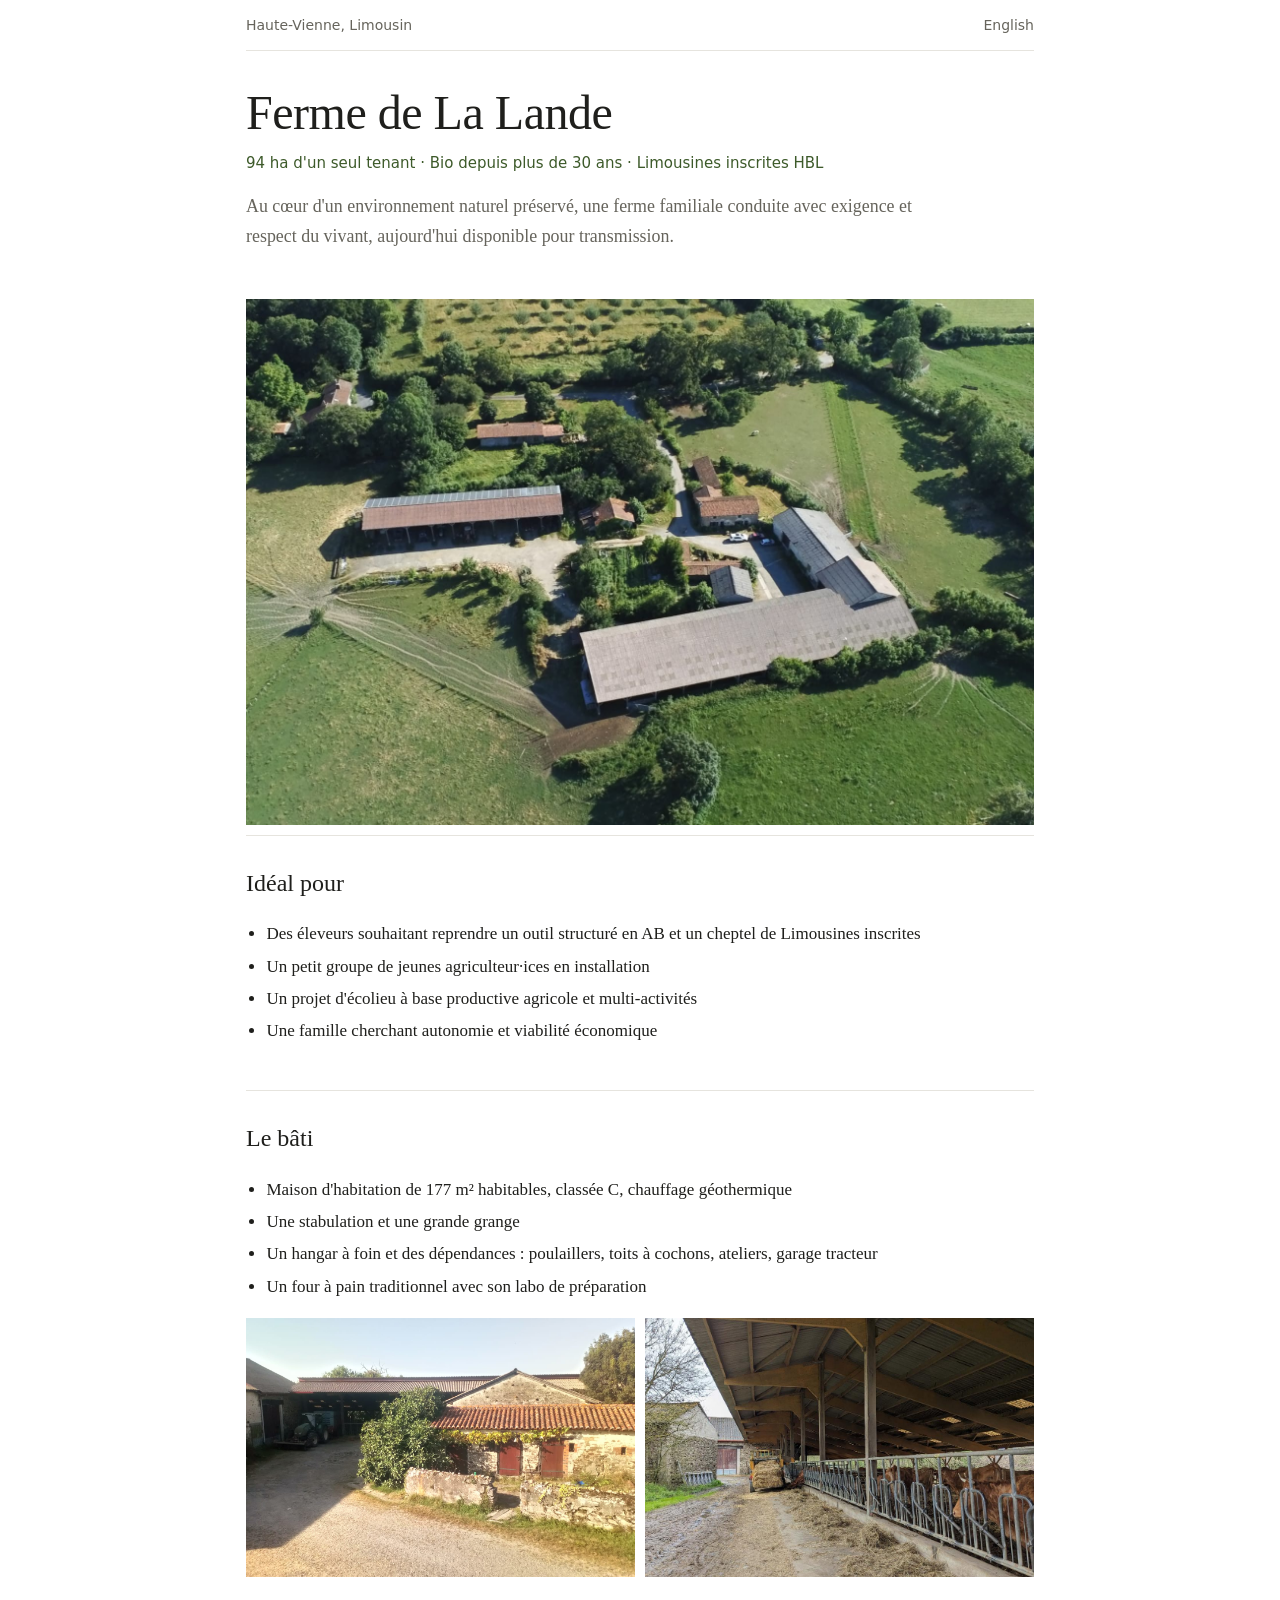
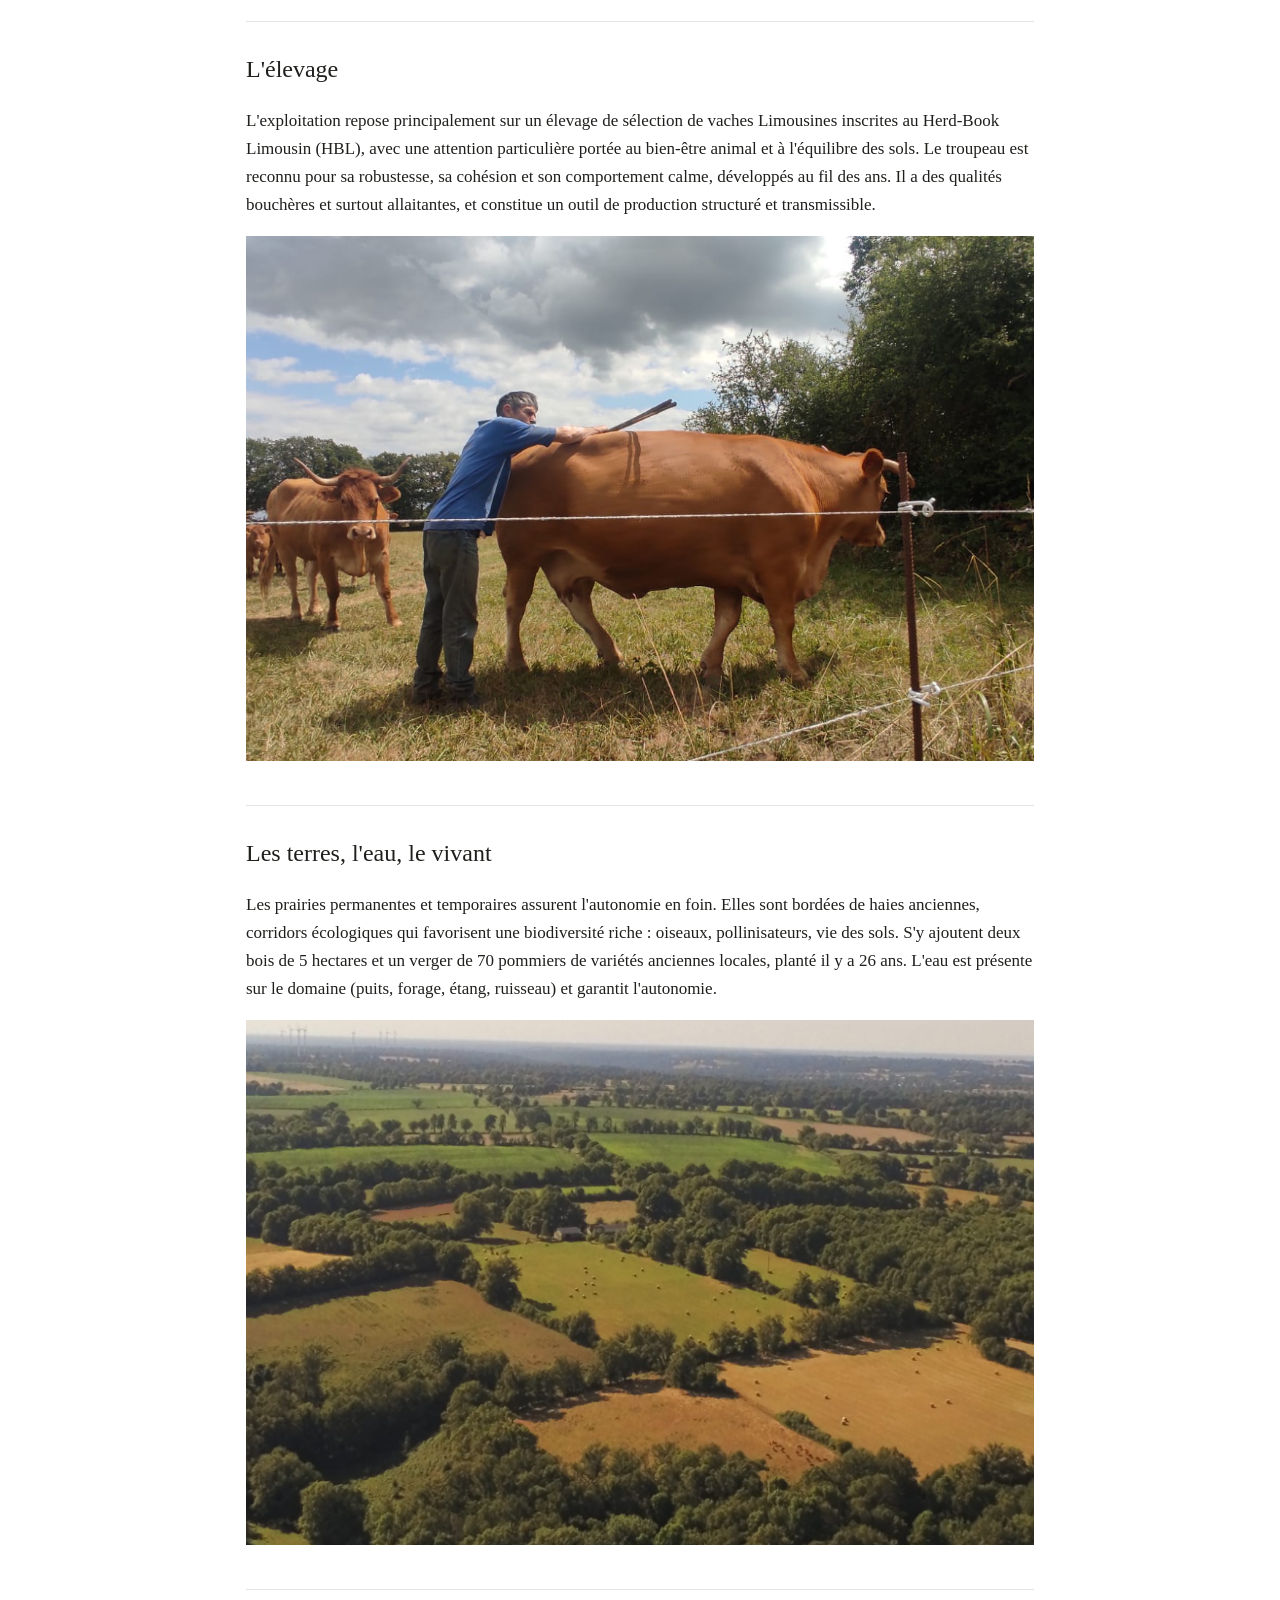
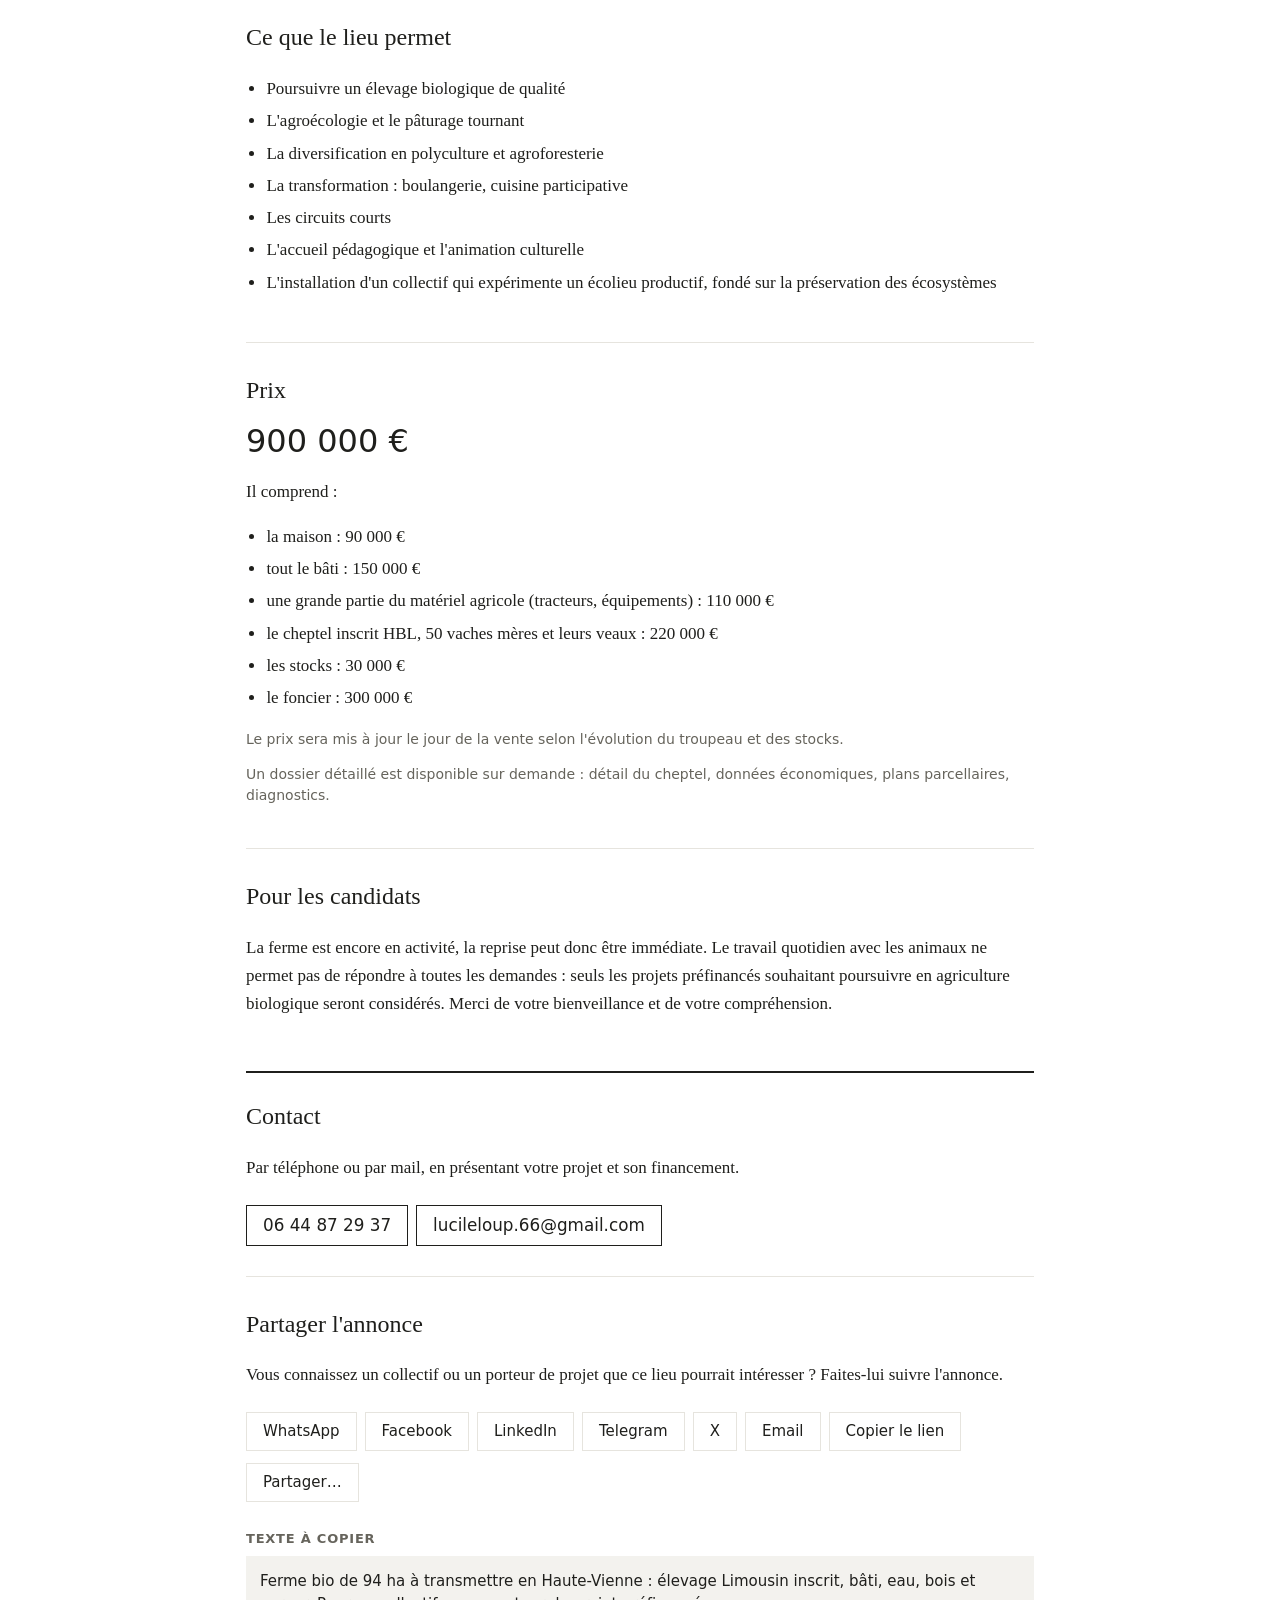
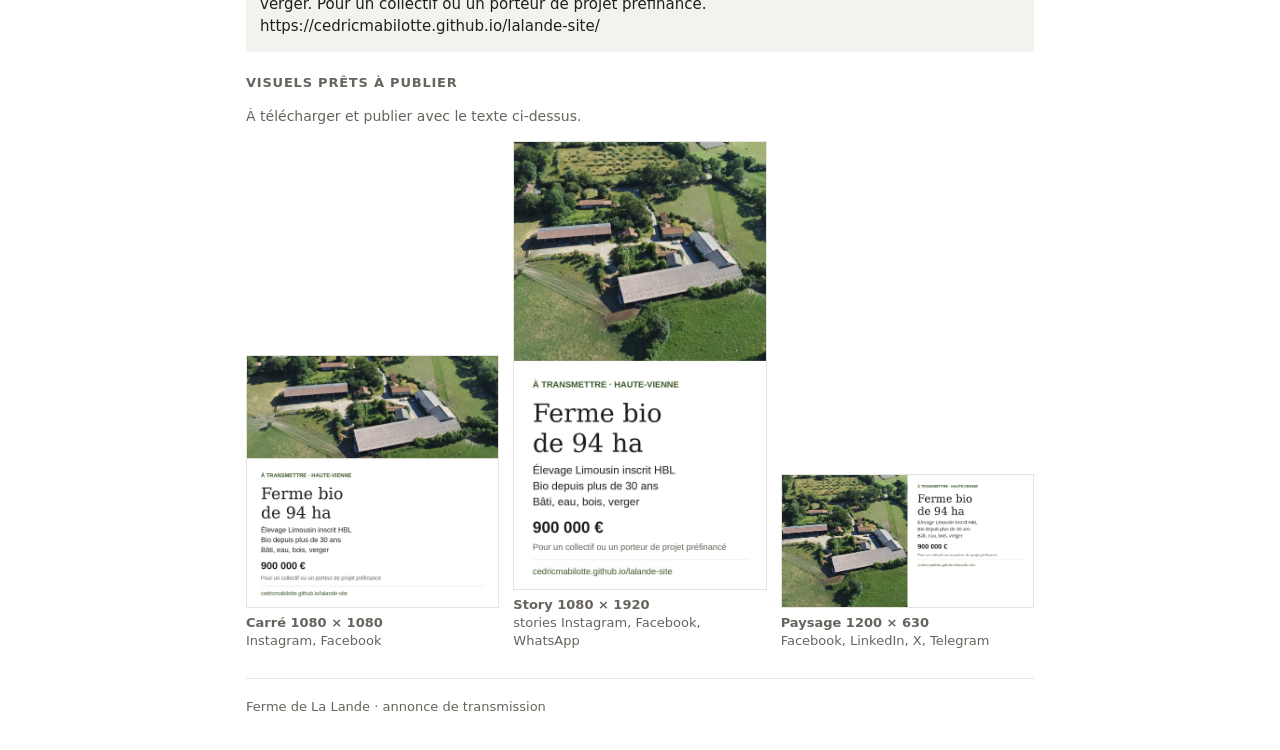
==== index.html @ 2e4fb39b "Première version du site de La Lande Co-Authored-By: Claude Opus 5.5 <noreply@anthropic.com> Claude-" ====
<!doctype html>
<html lang="fr">
<head>
<meta charset="utf-8">
<meta name="viewport" content="width=device-width,initial-scale=1">
<meta name="robots" content="noindex,nofollow">
<title>Ferme de La Lande — ferme bio de 94 ha à transmettre</title>
<meta name="description" content="Ferme familiale certifiée bio depuis plus de 30 ans, 94 ha d'un seul tenant, élevage de sélection Limousine HBL, à transmettre.">
<link rel="alternate" hreflang="en" href="en/">
<link rel="canonical" href="https://cedricmabilotte.github.io/lalande-site/">
<meta property="og:type" content="website">
<meta property="og:url" content="https://cedricmabilotte.github.io/lalande-site/">
<meta property="og:title" content="Ferme de La Lande — ferme bio de 94 ha à transmettre">
<meta property="og:description" content="Ferme familiale certifiée bio depuis plus de 30 ans, 94 ha d'un seul tenant, élevage de sélection Limousine HBL, à transmettre.">
<meta property="og:image" content="https://cedricmabilotte.github.io/lalande-site/partage/fr-paysage.jpg">
<meta property="og:image:width" content="1200">
<meta property="og:image:height" content="630">
<meta property="og:image:alt" content="Vue aérienne de la ferme : bâtiments, prairies, verger et haies">
<meta property="og:locale" content="fr_FR">
<meta name="twitter:card" content="summary_large_image">
<link rel="stylesheet" href="style.css">
</head>
<body>
<div class="wrap">
<header class="top"><span>Haute-Vienne, Limousin</span><a href="en/" lang="en">English</a></header>
<main>
  <div class="hero">
    <h1>Ferme de La Lande</h1>
    <div class="chiffres">94 ha d'un seul tenant · Bio depuis plus de 30 ans · Limousines inscrites HBL</div>
    <p class="chapo">Au cœur d'un environnement naturel préservé, une ferme familiale conduite avec exigence et respect du vivant, aujourd'hui disponible pour transmission.</p>
  </div>
  <div class="photo grande"><img src="photos/vue-aerienne-ferme.jpg" alt="Vue aérienne de la ferme : bâtiments, prairies, verger et haies" fetchpriority="high"></div>

  <section>
    <h2>Idéal pour</h2>
    <ul class="pour">
      <li>Des éleveurs souhaitant reprendre un outil structuré en AB et un cheptel de Limousines inscrites</li>
      <li>Un petit groupe de jeunes agriculteur·ices en installation</li>
      <li>Un projet d'écolieu à base productive agricole et multi-activités</li>
      <li>Une famille cherchant autonomie et viabilité économique</li>
    </ul>
  </section>
  <section>
    <h2>Le bâti</h2>
    <ul>
      <li>Maison d'habitation de 177 m² habitables, classée C, chauffage géothermique</li>
      <li>Une stabulation et une grande grange</li>
      <li>Un hangar à foin et des dépendances : poulaillers, toits à cochons, ateliers, garage tracteur</li>
      <li>Un four à pain traditionnel avec son labo de préparation</li>
    </ul>
    <div class="galerie"><div class="photo"><img src="photos/cour.jpg" alt="La cour, les dépendances en pierre et le hangar" loading="lazy"></div><div class="photo"><img src="photos/stabulation.jpg" alt="La stabulation, les Limousines au cornadis" loading="lazy"></div></div>
  </section>
  <section>
    <h2>L'élevage</h2>
    <p>L'exploitation repose principalement sur un élevage de sélection de vaches Limousines inscrites au Herd-Book Limousin (HBL), avec une attention particulière portée au bien-être animal et à l'équilibre des sols. Le troupeau est reconnu pour sa robustesse, sa cohésion et son comportement calme, développés au fil des ans. Il a des qualités bouchères et surtout allaitantes, et constitue un outil de production structuré et transmissible.</p>
    <div class="galerie"><div class="photo"><img src="photos/limousines.jpg" alt="Une vache Limousine du troupeau au pré" loading="lazy"></div></div>
  </section>
  <section>
    <h2>Les terres, l'eau, le vivant</h2>
    <p>Les prairies permanentes et temporaires assurent l'autonomie en foin. Elles sont bordées de haies anciennes, corridors écologiques qui favorisent une biodiversité riche : oiseaux, pollinisateurs, vie des sols. S'y ajoutent deux bois de 5 hectares et un verger de 70 pommiers de variétés anciennes locales, planté il y a 26 ans. L'eau est présente sur le domaine (puits, forage, étang, ruisseau) et garantit l'autonomie.</p>
    <div class="galerie"><div class="photo"><img src="photos/paysage-bocage.jpg" alt="Le bocage autour de la ferme, prairies et bois" loading="lazy"></div></div>
  </section>
  <section>
    <h2>Ce que le lieu permet</h2>
    <ul>
      <li>Poursuivre un élevage biologique de qualité</li>
      <li>L'agroécologie et le pâturage tournant</li>
      <li>La diversification en polyculture et agroforesterie</li>
      <li>La transformation : boulangerie, cuisine participative</li>
      <li>Les circuits courts</li>
      <li>L'accueil pédagogique et l'animation culturelle</li>
      <li>L'installation d'un collectif qui expérimente un écolieu productif, fondé sur la préservation des écosystèmes</li>
    </ul>
  </section>
  <section>
    <h2>Prix</h2>
    <div class="prix">
      <div class="montant">900&nbsp;000&nbsp;€</div>
      <p>Il comprend :</p>
      <ul>
      <li>la maison : 90&nbsp;000&nbsp;€</li>
      <li>tout le bâti : 150&nbsp;000&nbsp;€</li>
      <li>une grande partie du matériel agricole (tracteurs, équipements) : 110&nbsp;000&nbsp;€</li>
      <li>le cheptel inscrit HBL, 50 vaches mères et leurs veaux : 220&nbsp;000&nbsp;€</li>
      <li>les stocks : 30&nbsp;000&nbsp;€</li>
      <li>le foncier : 300&nbsp;000&nbsp;€</li>
      </ul>
      <p class="note">Le prix sera mis à jour le jour de la vente selon l'évolution du troupeau et des stocks.</p>
      <p class="note">Un dossier détaillé est disponible sur demande : détail du cheptel, données économiques, plans parcellaires, diagnostics.</p>
    </div>
  </section>
  <section>
    <h2>Pour les candidats</h2>
    <p>La ferme est encore en activité, la reprise peut donc être immédiate. Le travail quotidien avec les animaux ne permet pas de répondre à toutes les demandes : seuls les projets préfinancés souhaitant poursuivre en agriculture biologique seront considérés. Merci de votre bienveillance et de votre compréhension.</p>
  </section>
  <div class="contact" id="contact">
    <h2>Contact</h2>
    <p>Par téléphone ou par mail, en présentant votre projet et son financement.</p>
    <a href="tel:+33644872937">06 44 87 29 37</a><a href="mailto:lucileloup.66@gmail.com">lucileloup.66@gmail.com</a>
  </div>
  <section class="partage" id="partager">
    <h2>Partager l'annonce</h2>
    <p>Vous connaissez un collectif ou un porteur de projet que ce lieu pourrait intéresser ? Faites-lui suivre l'annonce.</p>
    <div class="btns"><a class="btn" href="https://wa.me/?text=Ferme%20bio%20de%2094%20ha%20%C3%A0%20transmettre%20en%20Haute-Vienne%20%3A%20%C3%A9levage%20Limousin%20inscrit%2C%20b%C3%A2ti%2C%20eau%2C%20bois%20et%20verger.%20Pour%20un%20collectif%20ou%20un%20porteur%20de%20projet%20pr%C3%A9financ%C3%A9.%20https%3A%2F%2Fcedricmabilotte.github.io%2Flalande-site%2F" target="_blank" rel="noopener">WhatsApp</a><a class="btn" href="https://www.facebook.com/sharer/sharer.php?u=https%3A%2F%2Fcedricmabilotte.github.io%2Flalande-site%2F" target="_blank" rel="noopener">Facebook</a><a class="btn" href="https://www.linkedin.com/sharing/share-offsite/?url=https%3A%2F%2Fcedricmabilotte.github.io%2Flalande-site%2F" target="_blank" rel="noopener">LinkedIn</a><a class="btn" href="https://t.me/share/url?url=https%3A%2F%2Fcedricmabilotte.github.io%2Flalande-site%2F&text=Ferme%20bio%20de%2094%20ha%20%C3%A0%20transmettre%20en%20Haute-Vienne%20%3A%20%C3%A9levage%20Limousin%20inscrit%2C%20b%C3%A2ti%2C%20eau%2C%20bois%20et%20verger.%20Pour%20un%20collectif%20ou%20un%20porteur%20de%20projet%20pr%C3%A9financ%C3%A9." target="_blank" rel="noopener">Telegram</a><a class="btn" href="https://x.com/intent/post?text=Ferme%20bio%20de%2094%20ha%20%C3%A0%20transmettre%20en%20Haute-Vienne%20%3A%20%C3%A9levage%20Limousin%20inscrit%2C%20b%C3%A2ti%2C%20eau%2C%20bois%20et%20verger.%20Pour%20un%20collectif%20ou%20un%20porteur%20de%20projet%20pr%C3%A9financ%C3%A9.&url=https%3A%2F%2Fcedricmabilotte.github.io%2Flalande-site%2F" target="_blank" rel="noopener">X</a><a class="btn" href="mailto:?subject=Ferme%20de%20La%20Lande%20%E2%80%94%20ferme%20bio%20de%2094%20ha%20%C3%A0%20transmettre&body=Ferme%20bio%20de%2094%20ha%20%C3%A0%20transmettre%20en%20Haute-Vienne%20%3A%20%C3%A9levage%20Limousin%20inscrit%2C%20b%C3%A2ti%2C%20eau%2C%20bois%20et%20verger.%20Pour%20un%20collectif%20ou%20un%20porteur%20de%20projet%20pr%C3%A9financ%C3%A9.%0A%0Ahttps%3A%2F%2Fcedricmabilotte.github.io%2Flalande-site%2F" target="_blank" rel="noopener">Email</a><button type="button" class="btn" data-copier="https://cedricmabilotte.github.io/lalande-site/" data-ok="Lien copié">Copier le lien</button><button type="button" class="btn natif" hidden data-titre="Ferme de La Lande — ferme bio de 94 ha à transmettre" data-texte="Ferme bio de 94 ha à transmettre en Haute-Vienne : élevage Limousin inscrit, bâti, eau, bois et verger. Pour un collectif ou un porteur de projet préfinancé." data-url="https://cedricmabilotte.github.io/lalande-site/">Partager…</button></div>
    <h3>Texte à copier</h3>
    <p class="texte-partage">Ferme bio de 94 ha à transmettre en Haute-Vienne : élevage Limousin inscrit, bâti, eau, bois et verger. Pour un collectif ou un porteur de projet préfinancé.<br>https://cedricmabilotte.github.io/lalande-site/</p>
    <h3>Visuels prêts à publier</h3>
    <p class="note">À télécharger et publier avec le texte ci-dessus.</p>
    <div class="visuels"><figure class="vis vis-carre"><a href="partage/fr-carre.jpg" download><img src="partage/fr-carre.jpg" alt="Carré 1080 × 1080" loading="lazy"></a><figcaption><strong>Carré 1080 × 1080</strong><br>Instagram, Facebook</figcaption></figure><figure class="vis vis-story"><a href="partage/fr-story.jpg" download><img src="partage/fr-story.jpg" alt="Story 1080 × 1920" loading="lazy"></a><figcaption><strong>Story 1080 × 1920</strong><br>stories Instagram, Facebook, WhatsApp</figcaption></figure><figure class="vis vis-paysage"><a href="partage/fr-paysage.jpg" download><img src="partage/fr-paysage.jpg" alt="Paysage 1200 × 630" loading="lazy"></a><figcaption><strong>Paysage 1200 × 630</strong><br>Facebook, LinkedIn, X, Telegram</figcaption></figure></div>
  </section>
</main>
<footer>Ferme de La Lande · annonce de transmission</footer>
</div>
<script>
document.querySelectorAll('[data-copier]').forEach(function(b){b.addEventListener('click',function(){
  var t=b.textContent;(navigator.clipboard?navigator.clipboard.writeText(b.dataset.copier):Promise.reject()).then(function(){b.textContent=b.dataset.ok;setTimeout(function(){b.textContent=t},2000)}).catch(function(){prompt('',b.dataset.copier)})})});
var n=document.querySelector('.natif');if(n&&navigator.share){n.hidden=false;n.addEventListener('click',function(){navigator.share({title:n.dataset.titre,text:n.dataset.texte,url:n.dataset.url}).catch(function(){})})}
</script>
</body>
</html>
---- style.css ----
:root{
  --fond:#ffffff; --texte:#1f1f1c; --doux:#66645c; --accent:#3d5a2a;
  --trait:#e6e4de; --vide:#f3f2ee;
  color-scheme: light;
}
*{box-sizing:border-box}
html{-webkit-text-size-adjust:100%}
body{margin:0;background:var(--fond);color:var(--texte);
  font:17px/1.65 Georgia,"Iowan Old Style","Palatino Linotype",serif}
a{color:var(--accent)}
.wrap{max-width:820px;margin:0 auto;padding:0 16px}
header.top{display:flex;justify-content:space-between;align-items:center;gap:12px;padding:16px 0;
  font:14px/1.3 system-ui,sans-serif;color:var(--doux);border-bottom:1px solid var(--trait)}
header.top a{color:var(--doux);text-decoration:none}
header.top a:hover{color:var(--texte)}
.hero{padding:36px 0 8px}
.hero h1{font-size:clamp(2rem,6vw,3rem);line-height:1.1;margin:0 0 12px;font-weight:normal;letter-spacing:-.01em}
.hero .chiffres{font:500 15px/1.5 system-ui,sans-serif;color:var(--accent)}
.hero p.chapo{font-size:1.12rem;color:var(--doux);max-width:38em}
.photo{background:var(--vide);aspect-ratio:3/2;overflow:hidden;margin:0}
.photo img{width:100%;height:100%;object-fit:cover;display:block}
.photo.grande{margin:22px 0 10px}
.galerie{display:grid;grid-template-columns:repeat(auto-fit,minmax(240px,1fr));gap:10px;margin:16px 0}
section{padding:28px 0;border-top:1px solid var(--trait)}
h2{font-weight:normal;font-size:1.5rem;margin:0 0 12px}
h3{font:600 13px/1.4 system-ui,sans-serif;text-transform:uppercase;letter-spacing:.06em;color:var(--doux);margin:22px 0 8px}
ul{padding-left:1.2em}
li{margin:.25em 0}
.pour{padding-left:1.2em}
.prix .montant{font:500 2rem/1.2 system-ui,sans-serif;color:var(--texte);margin-bottom:6px}
.note{font:14px/1.5 system-ui,sans-serif;color:var(--doux)}
.contact{border-top:2px solid var(--texte);padding:24px 0;margin-top:8px}
.contact a,.btn{display:inline-block;font:500 15px/1 system-ui,sans-serif;color:var(--texte);text-decoration:none;
  background:#fff;border:1px solid var(--texte);padding:11px 16px;margin:6px 8px 6px 0;cursor:pointer}
.contact a{font-size:1.05rem}
.contact a:hover,.btn:hover{background:var(--texte);color:#fff}
.btn{border-color:var(--trait)}
.btn:hover{border-color:var(--texte)}
.btns{display:flex;flex-wrap:wrap}
.texte-partage{font:15px/1.5 system-ui,sans-serif;background:var(--vide);padding:14px;word-break:break-word;margin:0}
.visuels{display:grid;grid-template-columns:repeat(auto-fit,minmax(160px,1fr));gap:14px;align-items:end}
.vis{margin:0}
.vis img{width:100%;display:block;border:1px solid var(--trait)}
.vis figcaption{font:13px/1.4 system-ui,sans-serif;color:var(--doux);margin-top:6px}
footer{font:13px system-ui,sans-serif;color:var(--doux);padding:20px 0 36px;border-top:1px solid var(--trait)}
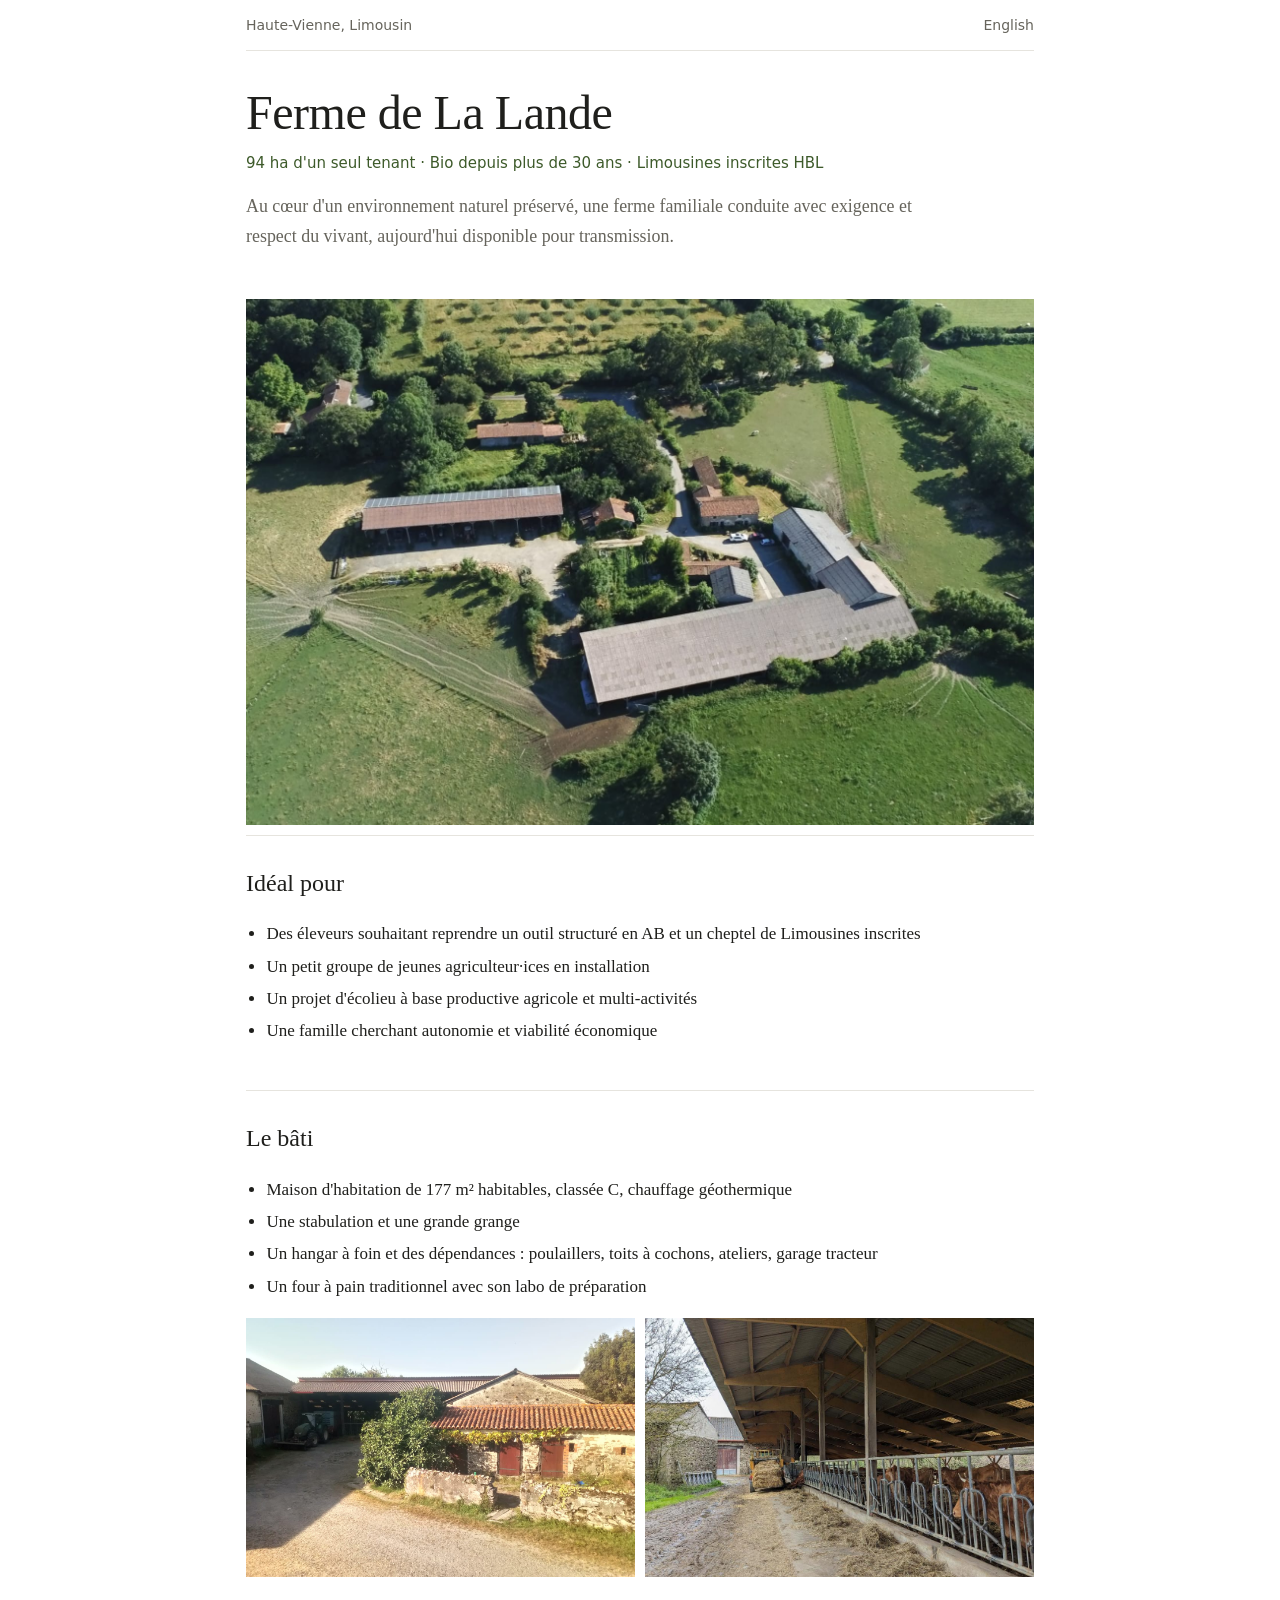
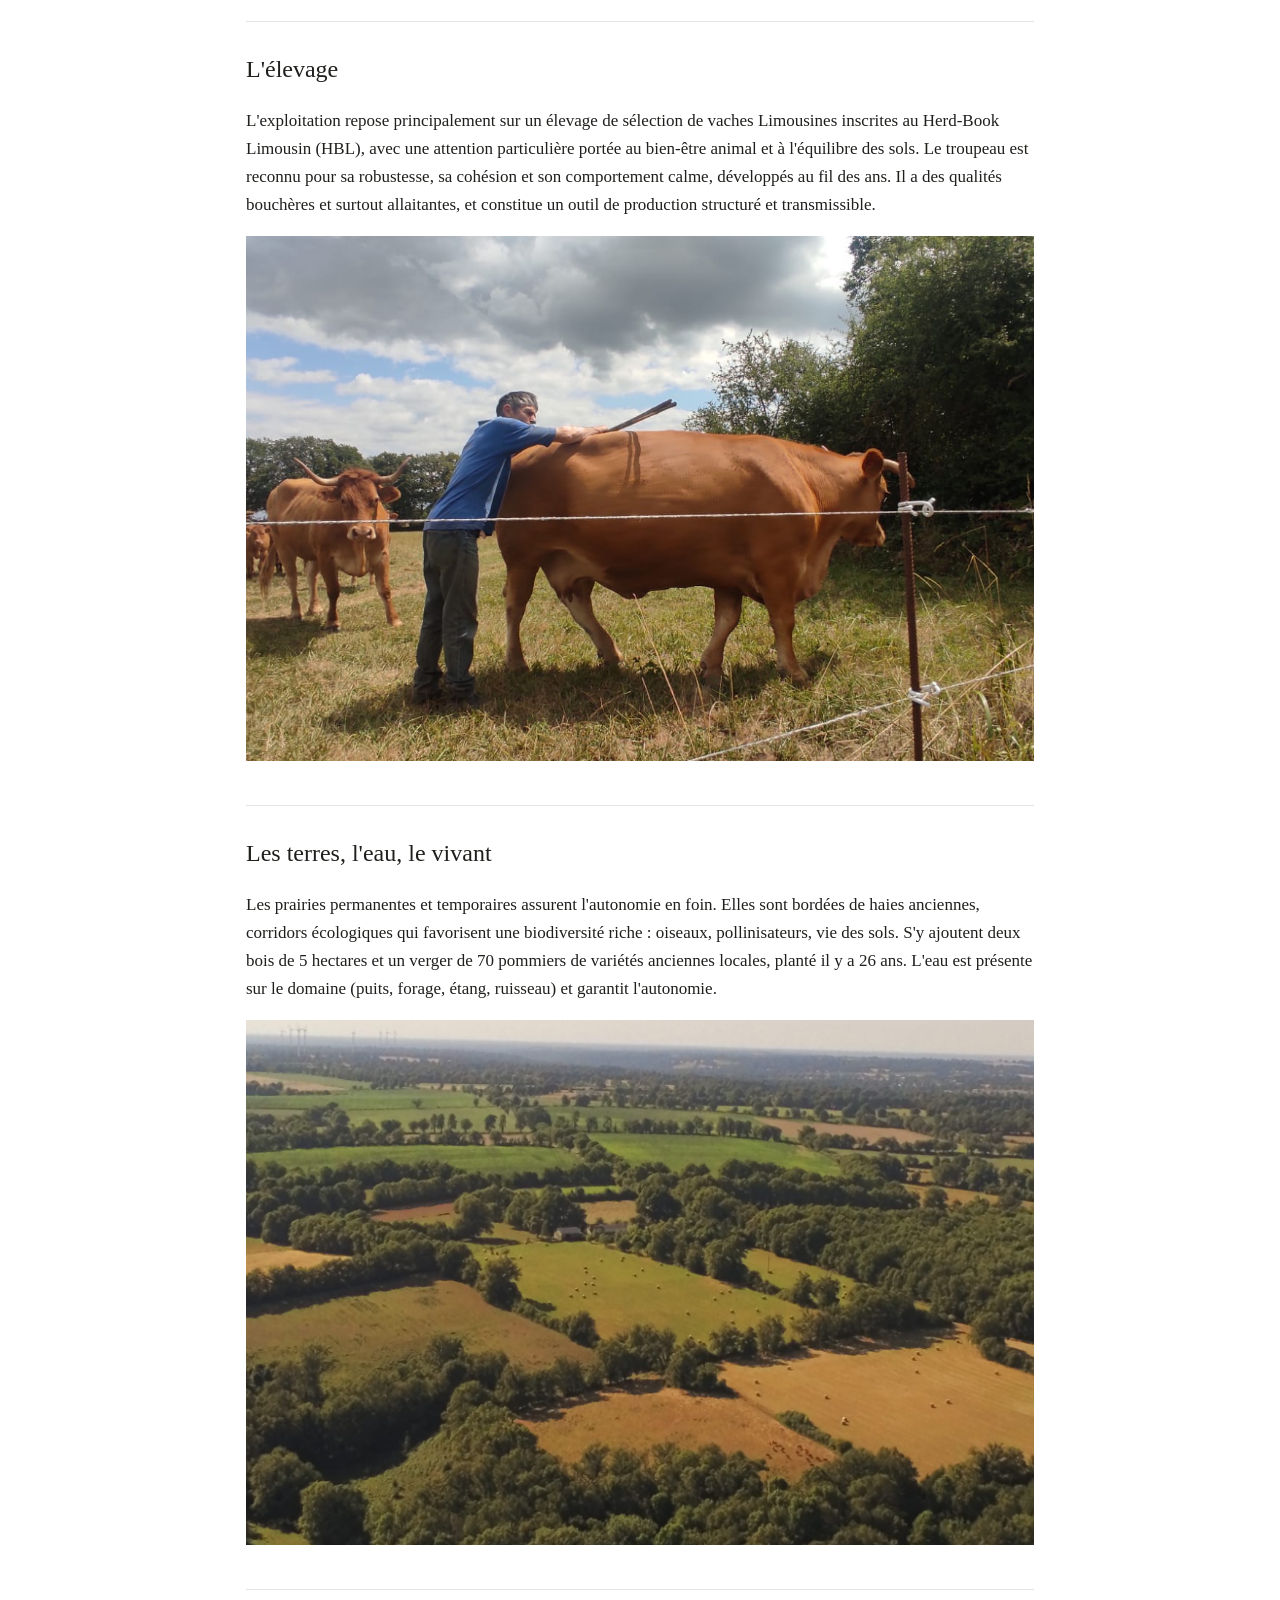
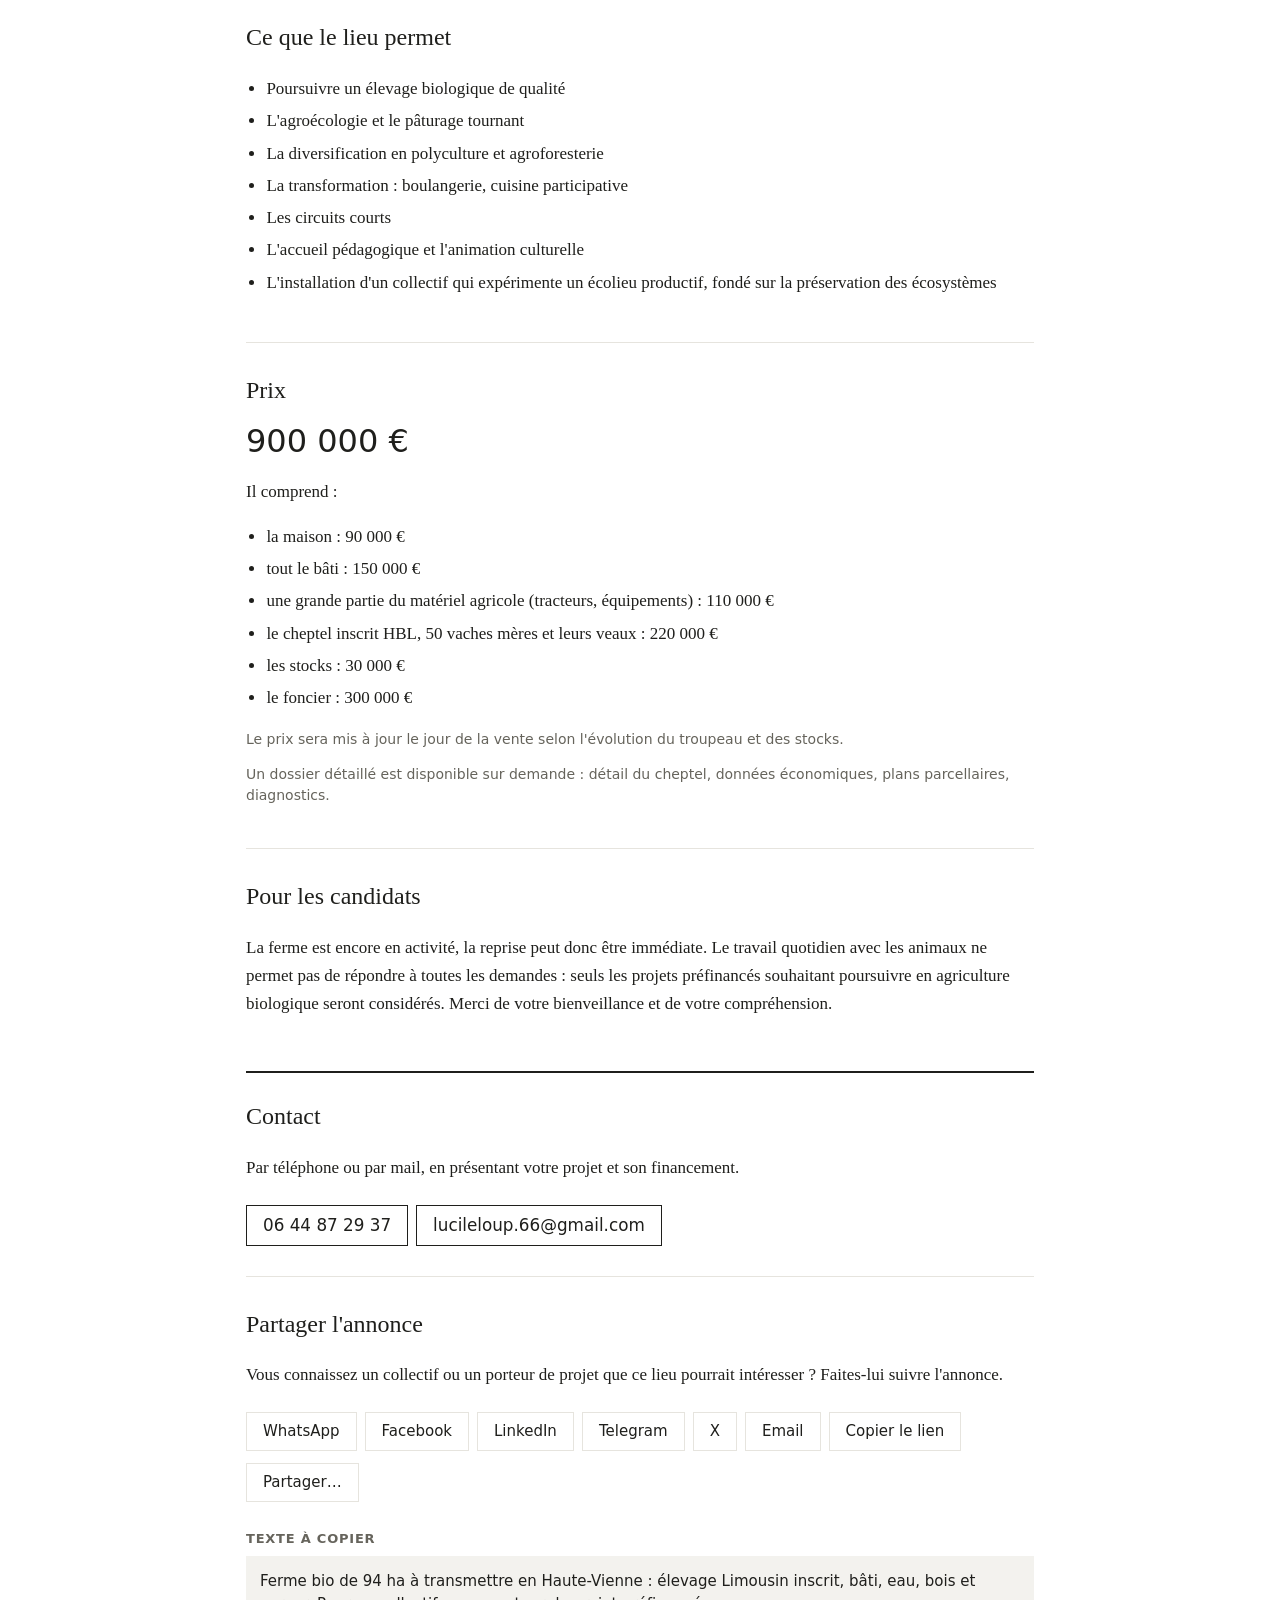
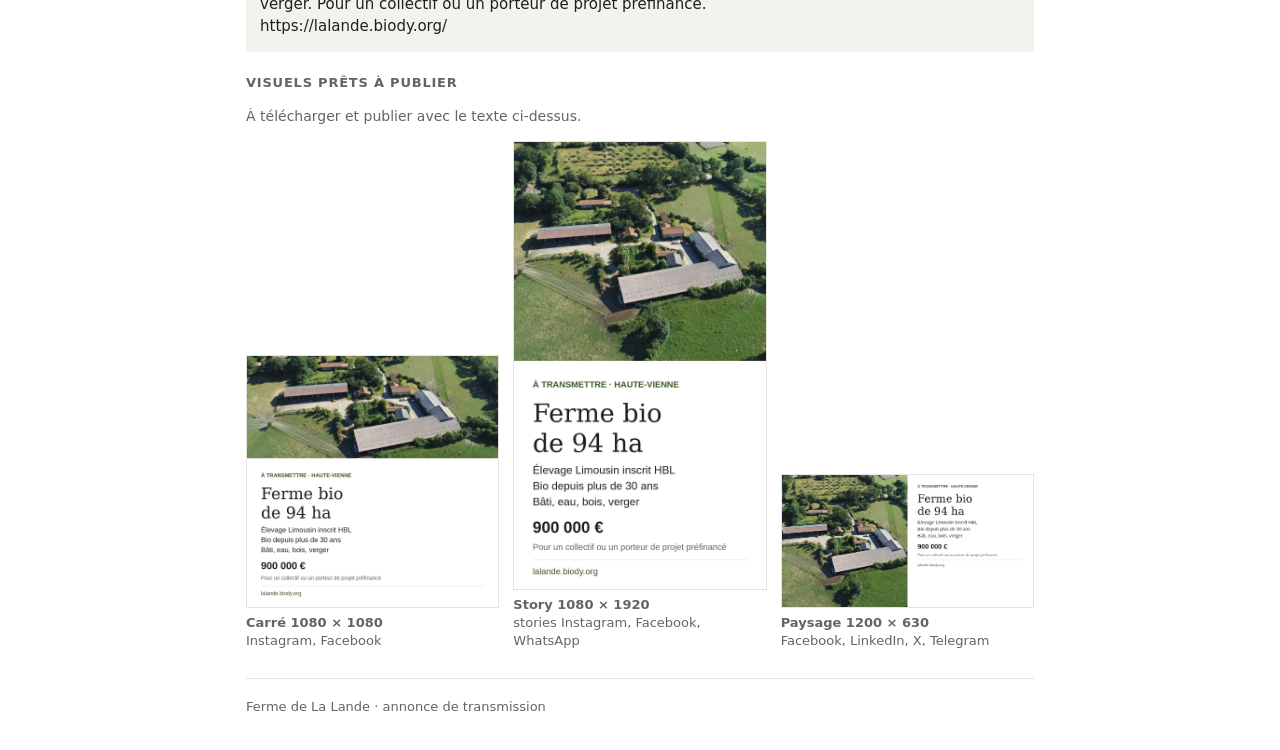
==== commit 41afc0bf: "Adresse définitive : lalande.biody.org Co-Authored-By: Claude Opus 5.5 <noreply@anthropic.com> Claud" ====
--- a/index.html
+++ b/index.html
@@ -7,12 +7,12 @@
 <title>Ferme de La Lande — ferme bio de 94 ha à transmettre</title>
 <meta name="description" content="Ferme familiale certifiée bio depuis plus de 30 ans, 94 ha d'un seul tenant, élevage de sélection Limousine HBL, à transmettre.">
 <link rel="alternate" hreflang="en" href="en/">
-<link rel="canonical" href="https://cedricmabilotte.github.io/lalande-site/">
+<link rel="canonical" href="https://lalande.biody.org/">
 <meta property="og:type" content="website">
-<meta property="og:url" content="https://cedricmabilotte.github.io/lalande-site/">
+<meta property="og:url" content="https://lalande.biody.org/">
 <meta property="og:title" content="Ferme de La Lande — ferme bio de 94 ha à transmettre">
 <meta property="og:description" content="Ferme familiale certifiée bio depuis plus de 30 ans, 94 ha d'un seul tenant, élevage de sélection Limousine HBL, à transmettre.">
-<meta property="og:image" content="https://cedricmabilotte.github.io/lalande-site/partage/fr-paysage.jpg">
+<meta property="og:image" content="https://lalande.biody.org/partage/fr-paysage.jpg">
 <meta property="og:image:width" content="1200">
 <meta property="og:image:height" content="630">
 <meta property="og:image:alt" content="Vue aérienne de la ferme : bâtiments, prairies, verger et haies">
@@ -101,9 +101,9 @@
   <section class="partage" id="partager">
     <h2>Partager l'annonce</h2>
     <p>Vous connaissez un collectif ou un porteur de projet que ce lieu pourrait intéresser ? Faites-lui suivre l'annonce.</p>
-    <div class="btns"><a class="btn" href="https://wa.me/?text=Ferme%20bio%20de%2094%20ha%20%C3%A0%20transmettre%20en%20Haute-Vienne%20%3A%20%C3%A9levage%20Limousin%20inscrit%2C%20b%C3%A2ti%2C%20eau%2C%20bois%20et%20verger.%20Pour%20un%20collectif%20ou%20un%20porteur%20de%20projet%20pr%C3%A9financ%C3%A9.%20https%3A%2F%2Fcedricmabilotte.github.io%2Flalande-site%2F" target="_blank" rel="noopener">WhatsApp</a><a class="btn" href="https://www.facebook.com/sharer/sharer.php?u=https%3A%2F%2Fcedricmabilotte.github.io%2Flalande-site%2F" target="_blank" rel="noopener">Facebook</a><a class="btn" href="https://www.linkedin.com/sharing/share-offsite/?url=https%3A%2F%2Fcedricmabilotte.github.io%2Flalande-site%2F" target="_blank" rel="noopener">LinkedIn</a><a class="btn" href="https://t.me/share/url?url=https%3A%2F%2Fcedricmabilotte.github.io%2Flalande-site%2F&text=Ferme%20bio%20de%2094%20ha%20%C3%A0%20transmettre%20en%20Haute-Vienne%20%3A%20%C3%A9levage%20Limousin%20inscrit%2C%20b%C3%A2ti%2C%20eau%2C%20bois%20et%20verger.%20Pour%20un%20collectif%20ou%20un%20porteur%20de%20projet%20pr%C3%A9financ%C3%A9." target="_blank" rel="noopener">Telegram</a><a class="btn" href="https://x.com/intent/post?text=Ferme%20bio%20de%2094%20ha%20%C3%A0%20transmettre%20en%20Haute-Vienne%20%3A%20%C3%A9levage%20Limousin%20inscrit%2C%20b%C3%A2ti%2C%20eau%2C%20bois%20et%20verger.%20Pour%20un%20collectif%20ou%20un%20porteur%20de%20projet%20pr%C3%A9financ%C3%A9.&url=https%3A%2F%2Fcedricmabilotte.github.io%2Flalande-site%2F" target="_blank" rel="noopener">X</a><a class="btn" href="mailto:?subject=Ferme%20de%20La%20Lande%20%E2%80%94%20ferme%20bio%20de%2094%20ha%20%C3%A0%20transmettre&body=Ferme%20bio%20de%2094%20ha%20%C3%A0%20transmettre%20en%20Haute-Vienne%20%3A%20%C3%A9levage%20Limousin%20inscrit%2C%20b%C3%A2ti%2C%20eau%2C%20bois%20et%20verger.%20Pour%20un%20collectif%20ou%20un%20porteur%20de%20projet%20pr%C3%A9financ%C3%A9.%0A%0Ahttps%3A%2F%2Fcedricmabilotte.github.io%2Flalande-site%2F" target="_blank" rel="noopener">Email</a><button type="button" class="btn" data-copier="https://cedricmabilotte.github.io/lalande-site/" data-ok="Lien copié">Copier le lien</button><button type="button" class="btn natif" hidden data-titre="Ferme de La Lande — ferme bio de 94 ha à transmettre" data-texte="Ferme bio de 94 ha à transmettre en Haute-Vienne : élevage Limousin inscrit, bâti, eau, bois et verger. Pour un collectif ou un porteur de projet préfinancé." data-url="https://cedricmabilotte.github.io/lalande-site/">Partager…</button></div>
+    <div class="btns"><a class="btn" href="https://wa.me/?text=Ferme%20bio%20de%2094%20ha%20%C3%A0%20transmettre%20en%20Haute-Vienne%20%3A%20%C3%A9levage%20Limousin%20inscrit%2C%20b%C3%A2ti%2C%20eau%2C%20bois%20et%20verger.%20Pour%20un%20collectif%20ou%20un%20porteur%20de%20projet%20pr%C3%A9financ%C3%A9.%20https%3A%2F%2Flalande.biody.org%2F" target="_blank" rel="noopener">WhatsApp</a><a class="btn" href="https://www.facebook.com/sharer/sharer.php?u=https%3A%2F%2Flalande.biody.org%2F" target="_blank" rel="noopener">Facebook</a><a class="btn" href="https://www.linkedin.com/sharing/share-offsite/?url=https%3A%2F%2Flalande.biody.org%2F" target="_blank" rel="noopener">LinkedIn</a><a class="btn" href="https://t.me/share/url?url=https%3A%2F%2Flalande.biody.org%2F&text=Ferme%20bio%20de%2094%20ha%20%C3%A0%20transmettre%20en%20Haute-Vienne%20%3A%20%C3%A9levage%20Limousin%20inscrit%2C%20b%C3%A2ti%2C%20eau%2C%20bois%20et%20verger.%20Pour%20un%20collectif%20ou%20un%20porteur%20de%20projet%20pr%C3%A9financ%C3%A9." target="_blank" rel="noopener">Telegram</a><a class="btn" href="https://x.com/intent/post?text=Ferme%20bio%20de%2094%20ha%20%C3%A0%20transmettre%20en%20Haute-Vienne%20%3A%20%C3%A9levage%20Limousin%20inscrit%2C%20b%C3%A2ti%2C%20eau%2C%20bois%20et%20verger.%20Pour%20un%20collectif%20ou%20un%20porteur%20de%20projet%20pr%C3%A9financ%C3%A9.&url=https%3A%2F%2Flalande.biody.org%2F" target="_blank" rel="noopener">X</a><a class="btn" href="mailto:?subject=Ferme%20de%20La%20Lande%20%E2%80%94%20ferme%20bio%20de%2094%20ha%20%C3%A0%20transmettre&body=Ferme%20bio%20de%2094%20ha%20%C3%A0%20transmettre%20en%20Haute-Vienne%20%3A%20%C3%A9levage%20Limousin%20inscrit%2C%20b%C3%A2ti%2C%20eau%2C%20bois%20et%20verger.%20Pour%20un%20collectif%20ou%20un%20porteur%20de%20projet%20pr%C3%A9financ%C3%A9.%0A%0Ahttps%3A%2F%2Flalande.biody.org%2F" target="_blank" rel="noopener">Email</a><button type="button" class="btn" data-copier="https://lalande.biody.org/" data-ok="Lien copié">Copier le lien</button><button type="button" class="btn natif" hidden data-titre="Ferme de La Lande — ferme bio de 94 ha à transmettre" data-texte="Ferme bio de 94 ha à transmettre en Haute-Vienne : élevage Limousin inscrit, bâti, eau, bois et verger. Pour un collectif ou un porteur de projet préfinancé." data-url="https://lalande.biody.org/">Partager…</button></div>
     <h3>Texte à copier</h3>
-    <p class="texte-partage">Ferme bio de 94 ha à transmettre en Haute-Vienne : élevage Limousin inscrit, bâti, eau, bois et verger. Pour un collectif ou un porteur de projet préfinancé.<br>https://cedricmabilotte.github.io/lalande-site/</p>
+    <p class="texte-partage">Ferme bio de 94 ha à transmettre en Haute-Vienne : élevage Limousin inscrit, bâti, eau, bois et verger. Pour un collectif ou un porteur de projet préfinancé.<br>https://lalande.biody.org/</p>
     <h3>Visuels prêts à publier</h3>
     <p class="note">À télécharger et publier avec le texte ci-dessus.</p>
     <div class="visuels"><figure class="vis vis-carre"><a href="partage/fr-carre.jpg" download><img src="partage/fr-carre.jpg" alt="Carré 1080 × 1080" loading="lazy"></a><figcaption><strong>Carré 1080 × 1080</strong><br>Instagram, Facebook</figcaption></figure><figure class="vis vis-story"><a href="partage/fr-story.jpg" download><img src="partage/fr-story.jpg" alt="Story 1080 × 1920" loading="lazy"></a><figcaption><strong>Story 1080 × 1920</strong><br>stories Instagram, Facebook, WhatsApp</figcaption></figure><figure class="vis vis-paysage"><a href="partage/fr-paysage.jpg" download><img src="partage/fr-paysage.jpg" alt="Paysage 1200 × 630" loading="lazy"></a><figcaption><strong>Paysage 1200 × 630</strong><br>Facebook, LinkedIn, X, Telegram</figcaption></figure></div>
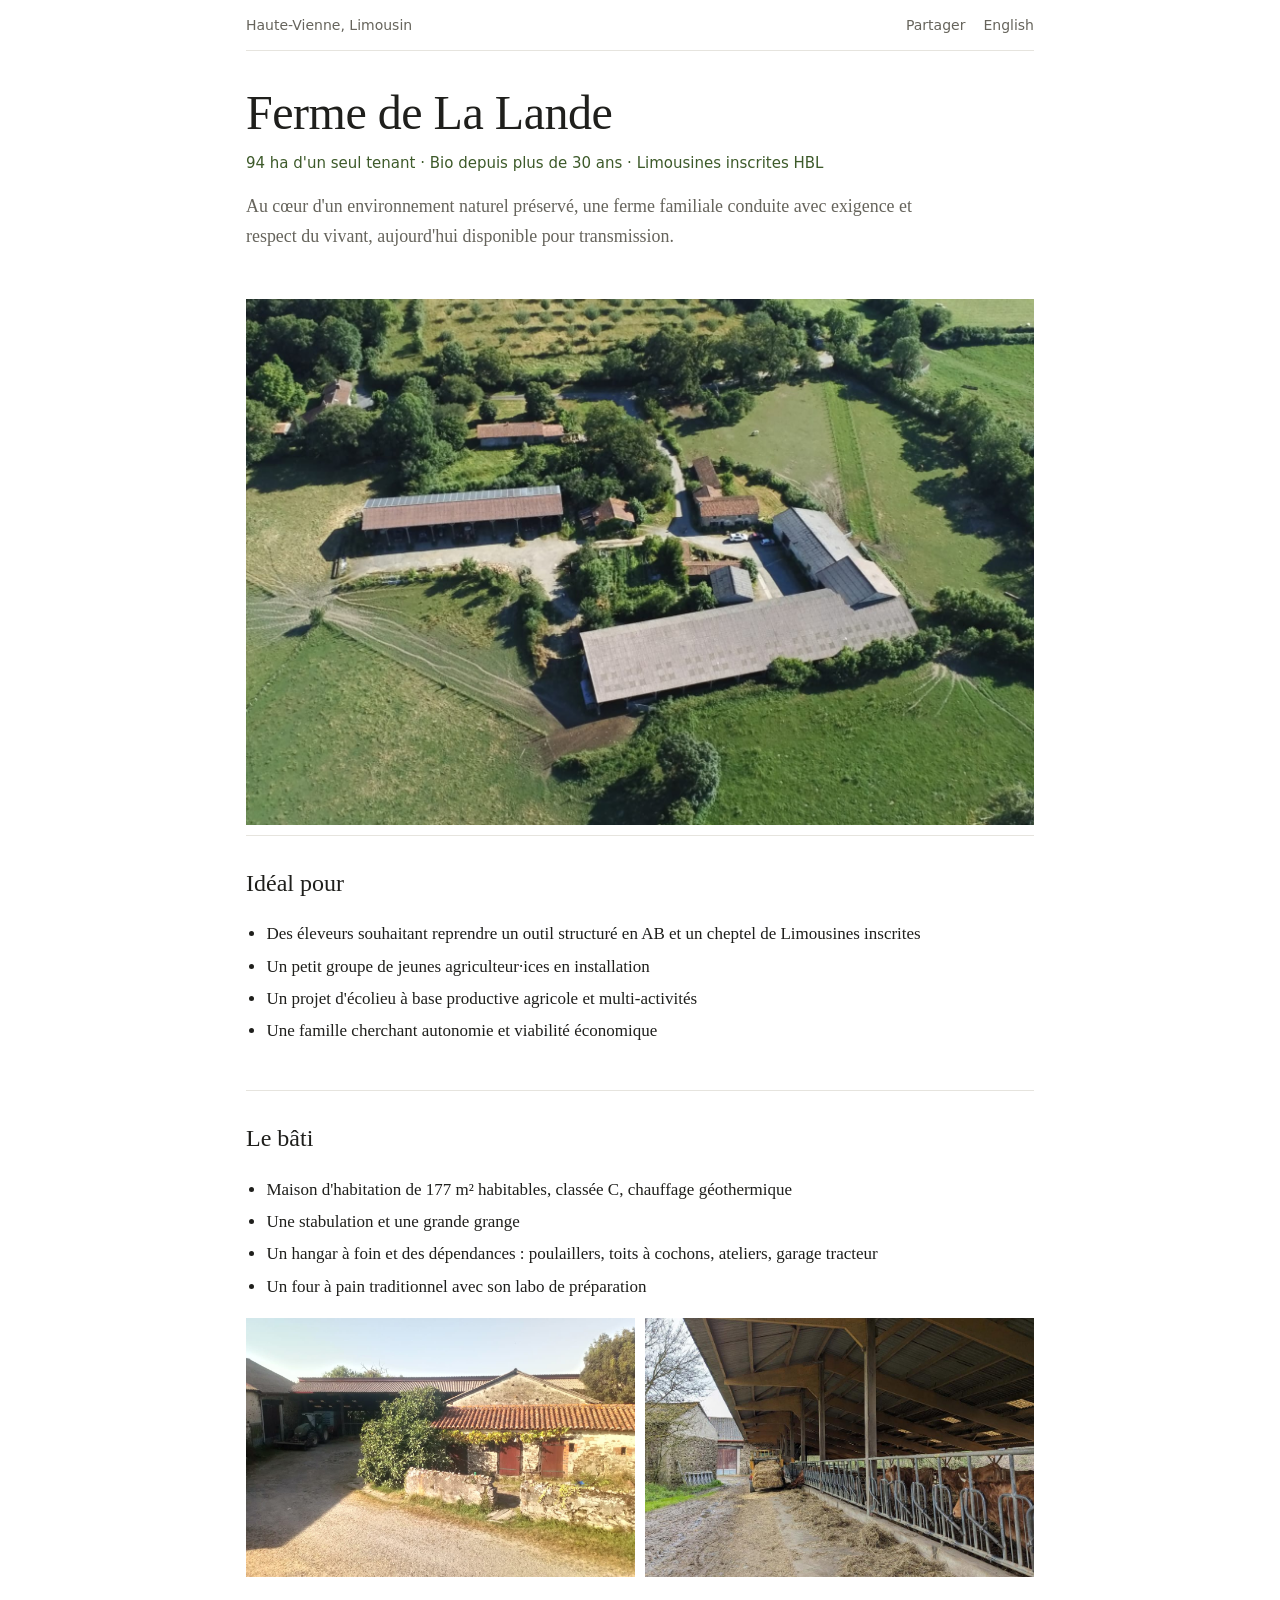
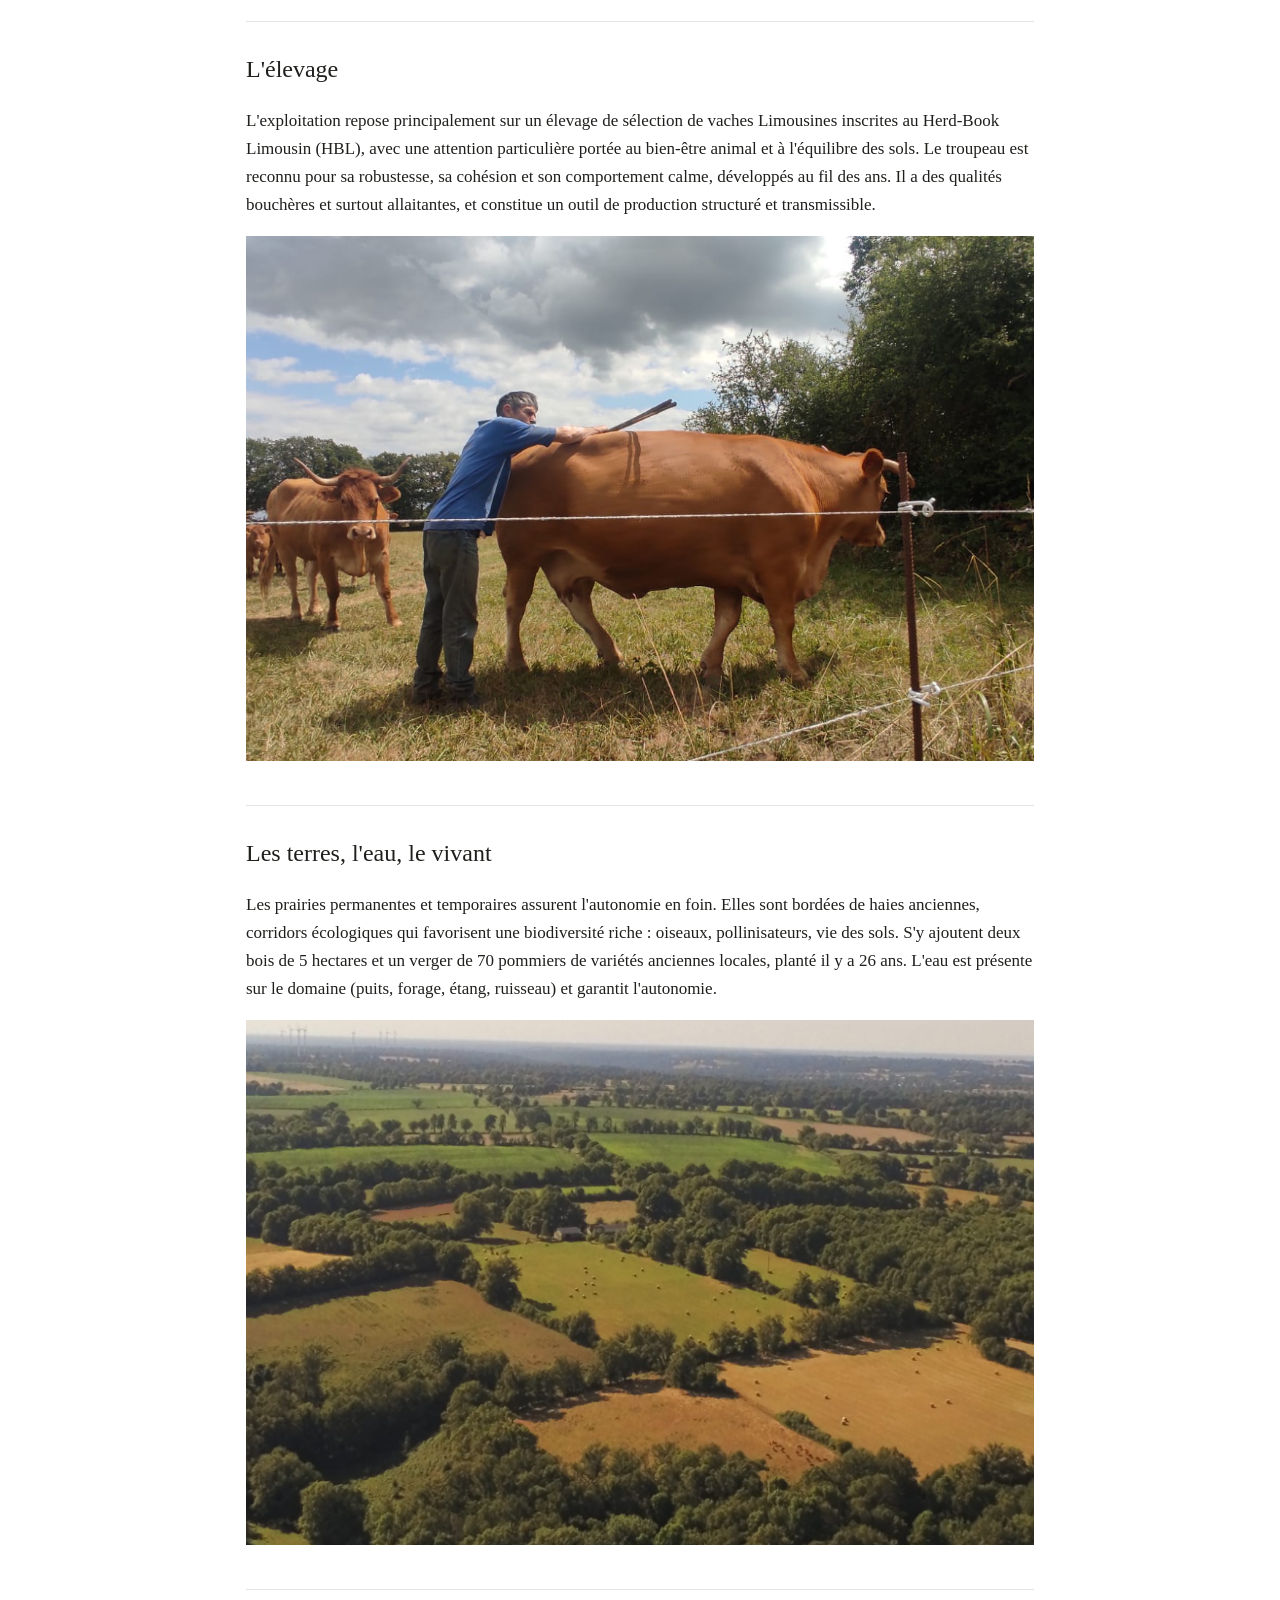
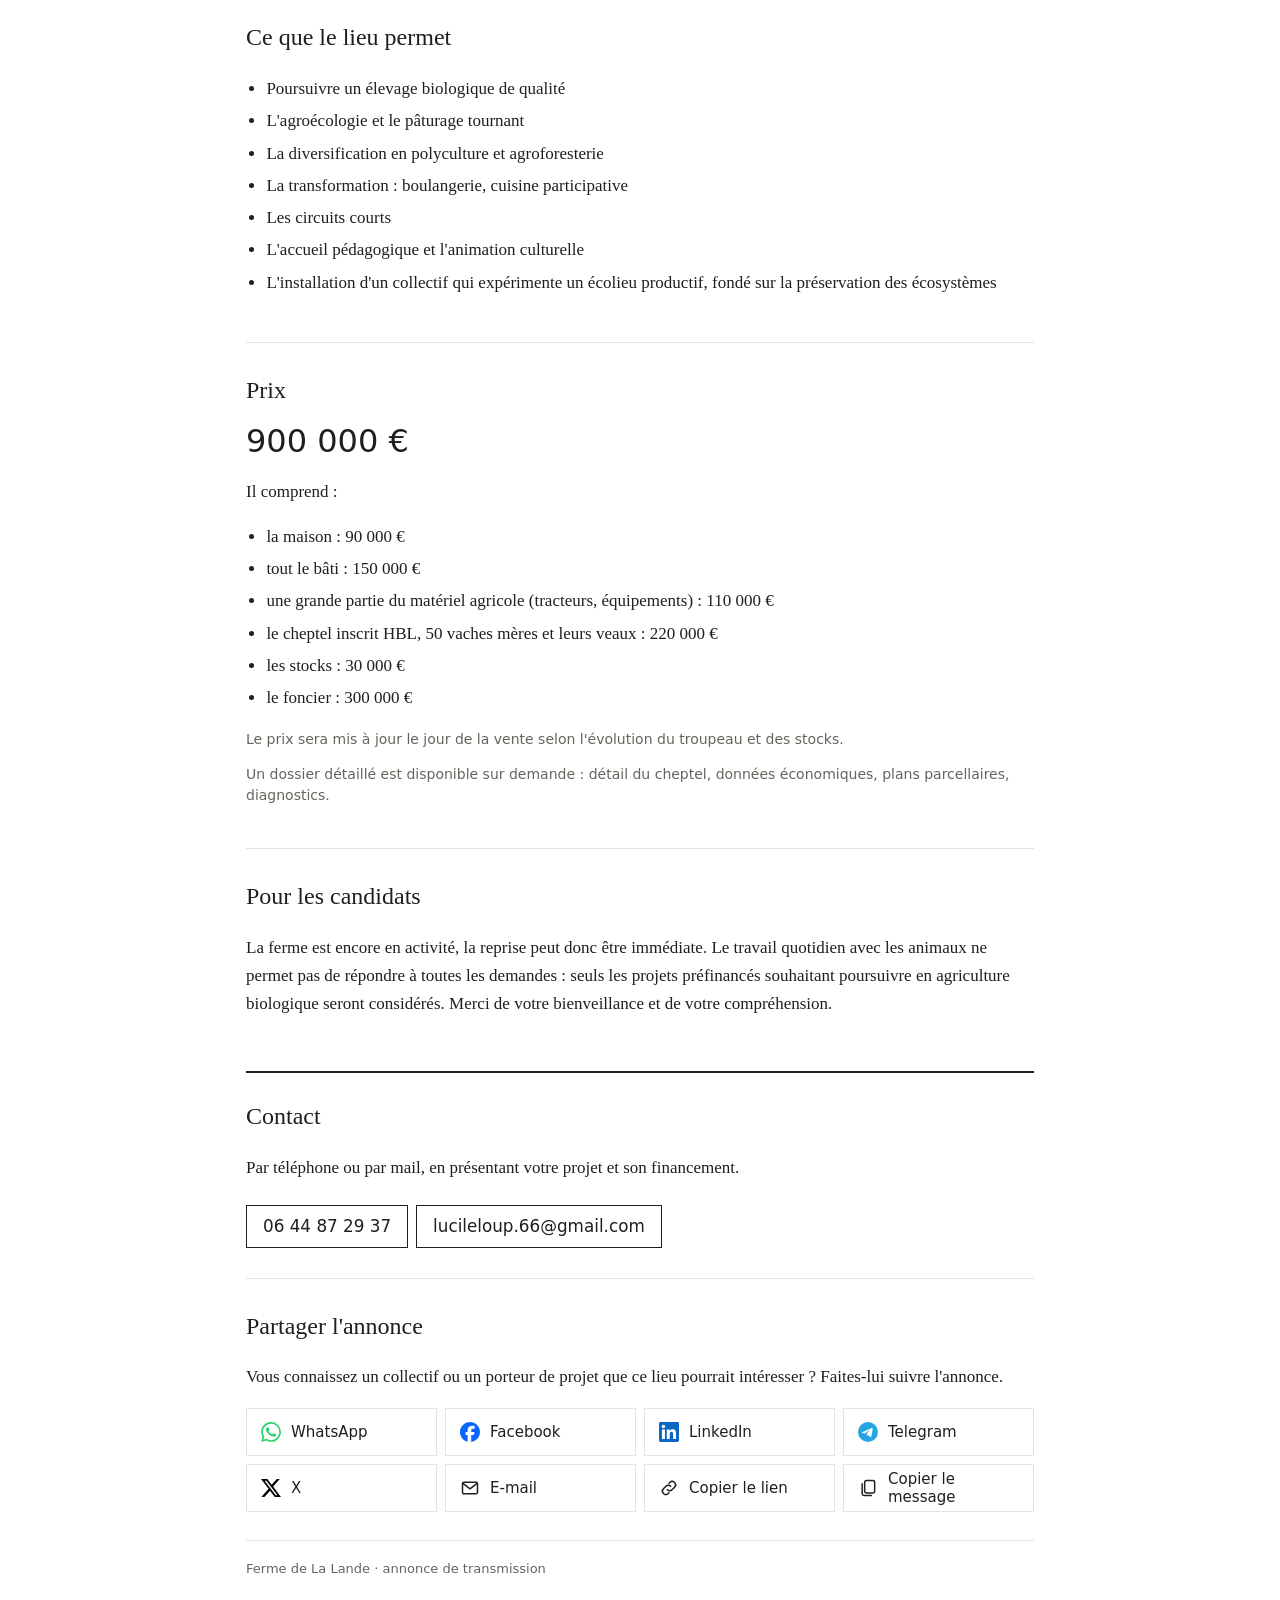
==== commit d0f98dc9: "Partage : boutons avec pictogrammes, partage natif sur mobile, retrait des visuels Co-Authored-By: C" ====
--- a/index.html
+++ b/index.html
@@ -22,7 +22,7 @@
 </head>
 <body>
 <div class="wrap">
-<header class="top"><span>Haute-Vienne, Limousin</span><a href="en/" lang="en">English</a></header>
+<header class="top"><span>Haute-Vienne, Limousin</span><nav><a href="#partager">Partager</a><a href="en/" lang="en">English</a></nav></header>
 <main>
   <div class="hero">
     <h1>Ferme de La Lande</h1>
@@ -101,20 +101,23 @@
   <section class="partage" id="partager">
     <h2>Partager l'annonce</h2>
     <p>Vous connaissez un collectif ou un porteur de projet que ce lieu pourrait intéresser ? Faites-lui suivre l'annonce.</p>
-    <div class="btns"><a class="btn" href="https://wa.me/?text=Ferme%20bio%20de%2094%20ha%20%C3%A0%20transmettre%20en%20Haute-Vienne%20%3A%20%C3%A9levage%20Limousin%20inscrit%2C%20b%C3%A2ti%2C%20eau%2C%20bois%20et%20verger.%20Pour%20un%20collectif%20ou%20un%20porteur%20de%20projet%20pr%C3%A9financ%C3%A9.%20https%3A%2F%2Flalande.biody.org%2F" target="_blank" rel="noopener">WhatsApp</a><a class="btn" href="https://www.facebook.com/sharer/sharer.php?u=https%3A%2F%2Flalande.biody.org%2F" target="_blank" rel="noopener">Facebook</a><a class="btn" href="https://www.linkedin.com/sharing/share-offsite/?url=https%3A%2F%2Flalande.biody.org%2F" target="_blank" rel="noopener">LinkedIn</a><a class="btn" href="https://t.me/share/url?url=https%3A%2F%2Flalande.biody.org%2F&text=Ferme%20bio%20de%2094%20ha%20%C3%A0%20transmettre%20en%20Haute-Vienne%20%3A%20%C3%A9levage%20Limousin%20inscrit%2C%20b%C3%A2ti%2C%20eau%2C%20bois%20et%20verger.%20Pour%20un%20collectif%20ou%20un%20porteur%20de%20projet%20pr%C3%A9financ%C3%A9." target="_blank" rel="noopener">Telegram</a><a class="btn" href="https://x.com/intent/post?text=Ferme%20bio%20de%2094%20ha%20%C3%A0%20transmettre%20en%20Haute-Vienne%20%3A%20%C3%A9levage%20Limousin%20inscrit%2C%20b%C3%A2ti%2C%20eau%2C%20bois%20et%20verger.%20Pour%20un%20collectif%20ou%20un%20porteur%20de%20projet%20pr%C3%A9financ%C3%A9.&url=https%3A%2F%2Flalande.biody.org%2F" target="_blank" rel="noopener">X</a><a class="btn" href="mailto:?subject=Ferme%20de%20La%20Lande%20%E2%80%94%20ferme%20bio%20de%2094%20ha%20%C3%A0%20transmettre&body=Ferme%20bio%20de%2094%20ha%20%C3%A0%20transmettre%20en%20Haute-Vienne%20%3A%20%C3%A9levage%20Limousin%20inscrit%2C%20b%C3%A2ti%2C%20eau%2C%20bois%20et%20verger.%20Pour%20un%20collectif%20ou%20un%20porteur%20de%20projet%20pr%C3%A9financ%C3%A9.%0A%0Ahttps%3A%2F%2Flalande.biody.org%2F" target="_blank" rel="noopener">Email</a><button type="button" class="btn" data-copier="https://lalande.biody.org/" data-ok="Lien copié">Copier le lien</button><button type="button" class="btn natif" hidden data-titre="Ferme de La Lande — ferme bio de 94 ha à transmettre" data-texte="Ferme bio de 94 ha à transmettre en Haute-Vienne : élevage Limousin inscrit, bâti, eau, bois et verger. Pour un collectif ou un porteur de projet préfinancé." data-url="https://lalande.biody.org/">Partager…</button></div>
-    <h3>Texte à copier</h3>
-    <p class="texte-partage">Ferme bio de 94 ha à transmettre en Haute-Vienne : élevage Limousin inscrit, bâti, eau, bois et verger. Pour un collectif ou un porteur de projet préfinancé.<br>https://lalande.biody.org/</p>
-    <h3>Visuels prêts à publier</h3>
-    <p class="note">À télécharger et publier avec le texte ci-dessus.</p>
-    <div class="visuels"><figure class="vis vis-carre"><a href="partage/fr-carre.jpg" download><img src="partage/fr-carre.jpg" alt="Carré 1080 × 1080" loading="lazy"></a><figcaption><strong>Carré 1080 × 1080</strong><br>Instagram, Facebook</figcaption></figure><figure class="vis vis-story"><a href="partage/fr-story.jpg" download><img src="partage/fr-story.jpg" alt="Story 1080 × 1920" loading="lazy"></a><figcaption><strong>Story 1080 × 1920</strong><br>stories Instagram, Facebook, WhatsApp</figcaption></figure><figure class="vis vis-paysage"><a href="partage/fr-paysage.jpg" download><img src="partage/fr-paysage.jpg" alt="Paysage 1200 × 630" loading="lazy"></a><figcaption><strong>Paysage 1200 × 630</strong><br>Facebook, LinkedIn, X, Telegram</figcaption></figure></div>
+    <button type="button" class="natif" hidden data-titre="Ferme de La Lande — ferme bio de 94 ha à transmettre" data-texte="Ferme bio de 94 ha à transmettre en Haute-Vienne : élevage Limousin inscrit, bâti, eau, bois et verger. Pour un collectif ou un porteur de projet préfinancé." data-url="https://lalande.biody.org/"><svg viewBox="0 0 24 24" aria-hidden="true" fill="none" stroke="currentColor" stroke-width="1.8" stroke-linecap="round" stroke-linejoin="round"><path d="M12 3v12M7.5 7.5 12 3l4.5 4.5"/><path d="M5 12v7a2 2 0 0 0 2 2h10a2 2 0 0 0 2-2v-7"/></svg><span>Partager l'annonce</span></button>
+    <div class="parts"><a class="part" href="https://wa.me/?text=Ferme%20bio%20de%2094%20ha%20%C3%A0%20transmettre%20en%20Haute-Vienne%20%3A%20%C3%A9levage%20Limousin%20inscrit%2C%20b%C3%A2ti%2C%20eau%2C%20bois%20et%20verger.%20Pour%20un%20collectif%20ou%20un%20porteur%20de%20projet%20pr%C3%A9financ%C3%A9.%20https%3A%2F%2Flalande.biody.org%2F" target="_blank" rel="noopener"><svg viewBox="0 0 24 24" aria-hidden="true" fill="#25D366"><path d="M17.472 14.382c-.297-.149-1.758-.867-2.03-.967-.273-.099-.471-.148-.67.15-.197.297-.767.966-.94 1.164-.173.199-.347.223-.644.075-.297-.15-1.255-.463-2.39-1.475-.883-.788-1.48-1.761-1.653-2.059-.173-.297-.018-.458.13-.606.134-.133.298-.347.446-.52.149-.174.198-.298.298-.497.099-.198.05-.371-.025-.52-.075-.149-.669-1.612-.916-2.207-.242-.579-.487-.5-.669-.51-.173-.008-.371-.01-.57-.01-.198 0-.52.074-.792.372-.272.297-1.04 1.016-1.04 2.479 0 1.462 1.065 2.875 1.213 3.074.149.198 2.096 3.2 5.077 4.487.709.306 1.262.489 1.694.625.712.227 1.36.195 1.871.118.571-.085 1.758-.719 2.006-1.413.248-.694.248-1.289.173-1.413-.074-.124-.272-.198-.57-.347m-5.421 7.403h-.004a9.87 9.87 0 01-5.031-1.378l-.361-.214-3.741.982.998-3.648-.235-.374a9.86 9.86 0 01-1.51-5.26c.001-5.45 4.436-9.884 9.888-9.884 2.64 0 5.122 1.03 6.988 2.898a9.825 9.825 0 012.893 6.994c-.003 5.450-4.437 9.884-9.885 9.884m8.413-18.297A11.815 11.815 0 0012.05 0C5.495 0 .16 5.335.157 11.892c0 2.096.547 4.142 1.588 5.945L.057 24l6.305-1.654a11.882 11.882 0 005.683 1.448h.005c6.554 0 11.890-5.335 11.893-11.893a11.821 11.821 0 00-3.480-8.413Z"/></svg><span>WhatsApp</span></a><a class="part" href="https://www.facebook.com/sharer/sharer.php?u=https%3A%2F%2Flalande.biody.org%2F" data-popup target="_blank" rel="noopener"><svg viewBox="0 0 24 24" aria-hidden="true" fill="#0866FF"><path d="M9.101 23.691v-7.98H6.627v-3.667h2.474v-1.58c0-4.085 1.848-5.978 5.858-5.978.401 0 .955.042 1.468.103a8.68 8.68 0 0 1 1.141.195v3.325a8.623 8.623 0 0 0-.653-.036 26.805 26.805 0 0 0-.733-.009c-.707 0-1.259.096-1.675.309a1.686 1.686 0 0 0-.679.622c-.258.42-.374.995-.374 1.752v1.297h3.919l-.386 2.103-.287 1.564h-3.246v8.245C19.396 23.238 24 18.179 24 12.044c0-6.627-5.373-12-12-12s-12 5.373-12 12c0 5.628 3.874 10.350 9.101 11.647Z"/></svg><span>Facebook</span></a><a class="part" href="https://www.linkedin.com/sharing/share-offsite/?url=https%3A%2F%2Flalande.biody.org%2F" data-popup target="_blank" rel="noopener"><svg viewBox="0 0 24 24" aria-hidden="true" fill="#0A66C2"><path d="M20.447 20.452h-3.554v-5.569c0-1.328-.027-3.037-1.852-3.037-1.853 0-2.136 1.445-2.136 2.939v5.667H9.351V9h3.414v1.561h.046c.477-.9 1.637-1.85 3.37-1.85 3.601 0 4.267 2.37 4.267 5.455v6.286zM5.337 7.433c-1.144 0-2.063-.926-2.063-2.065 0-1.138.92-2.063 2.063-2.063 1.14 0 2.064.925 2.064 2.063 0 1.139-.925 2.065-2.064 2.065zm1.782 13.019H3.555V9h3.564v11.452zM22.225 0H1.771C.792 0 0 .774 0 1.729v20.542C0 23.227.792 24 1.771 24h20.451C23.2 24 24 23.227 24 22.271V1.729C24 .774 23.2 0 22.222 0h.003z"/></svg><span>LinkedIn</span></a><a class="part" href="https://t.me/share/url?url=https%3A%2F%2Flalande.biody.org%2F&text=Ferme%20bio%20de%2094%20ha%20%C3%A0%20transmettre%20en%20Haute-Vienne%20%3A%20%C3%A9levage%20Limousin%20inscrit%2C%20b%C3%A2ti%2C%20eau%2C%20bois%20et%20verger.%20Pour%20un%20collectif%20ou%20un%20porteur%20de%20projet%20pr%C3%A9financ%C3%A9." target="_blank" rel="noopener"><svg viewBox="0 0 24 24" aria-hidden="true" fill="#26A5E4"><path d="M11.944 0A12 12 0 0 0 0 12a12 12 0 0 0 12 12 12 12 0 0 0 12-12A12 12 0 0 0 12 0a12 12 0 0 0-.056 0zm4.962 7.224c.1-.002.321.023.465.14a.506.506 0 0 1 .171.325c.016.093.036.306.02.472-.18 1.898-.962 6.502-1.36 8.627-.168.9-.499 1.201-.82 1.23-.696.065-1.225-.46-1.9-.902-1.056-.693-1.653-1.124-2.678-1.8-1.185-.78-.417-1.21.258-1.91.177-.184 3.247-2.977 3.307-3.23.007-.032.014-.15-.056-.212s-.174-.041-.249-.024c-.106.024-1.793 1.14-5.061 3.345-.48.33-.913.49-1.302.48-.428-.008-1.252-.241-1.865-.44-.752-.245-1.349-.374-1.297-.789.027-.216.325-.437.893-.663 3.498-1.524 5.830-2.529 6.998-3.014 3.332-1.386 4.025-1.627 4.476-1.635z"/></svg><span>Telegram</span></a><a class="part" href="https://x.com/intent/post?text=Ferme%20bio%20de%2094%20ha%20%C3%A0%20transmettre%20en%20Haute-Vienne%20%3A%20%C3%A9levage%20Limousin%20inscrit%2C%20b%C3%A2ti%2C%20eau%2C%20bois%20et%20verger.%20Pour%20un%20collectif%20ou%20un%20porteur%20de%20projet%20pr%C3%A9financ%C3%A9.&url=https%3A%2F%2Flalande.biody.org%2F" data-popup target="_blank" rel="noopener"><svg viewBox="0 0 24 24" aria-hidden="true" fill="#000000"><path d="M18.901 1.153h3.68l-8.04 9.19L24 22.846h-7.406l-5.8-7.584-6.638 7.584H.474l8.6-9.830L0 1.154h7.594l5.243 6.932ZM17.61 20.644h2.039L6.486 3.240H4.298Z"/></svg><span>X</span></a><a class="part" href="sms:?&body=Ferme%20bio%20de%2094%20ha%20%C3%A0%20transmettre%20en%20Haute-Vienne%20%3A%20%C3%A9levage%20Limousin%20inscrit%2C%20b%C3%A2ti%2C%20eau%2C%20bois%20et%20verger.%20Pour%20un%20collectif%20ou%20un%20porteur%20de%20projet%20pr%C3%A9financ%C3%A9.%20https%3A%2F%2Flalande.biody.org%2F" data-mobile target="_blank" rel="noopener"><svg viewBox="0 0 24 24" aria-hidden="true" fill="none" stroke="currentColor" stroke-width="1.8" stroke-linecap="round" stroke-linejoin="round"><path d="M4 5h16a1 1 0 0 1 1 1v10a1 1 0 0 1-1 1H9l-4.5 3.5V17H4a1 1 0 0 1-1-1V6a1 1 0 0 1 1-1z"/><path d="M8 11h.01M12 11h.01M16 11h.01"/></svg><span>SMS</span></a><a class="part" href="mailto:?subject=Ferme%20de%20La%20Lande%20%E2%80%94%20ferme%20bio%20de%2094%20ha%20%C3%A0%20transmettre&body=Ferme%20bio%20de%2094%20ha%20%C3%A0%20transmettre%20en%20Haute-Vienne%20%3A%20%C3%A9levage%20Limousin%20inscrit%2C%20b%C3%A2ti%2C%20eau%2C%20bois%20et%20verger.%20Pour%20un%20collectif%20ou%20un%20porteur%20de%20projet%20pr%C3%A9financ%C3%A9.%0A%0Ahttps%3A%2F%2Flalande.biody.org%2F" target="_blank" rel="noopener"><svg viewBox="0 0 24 24" aria-hidden="true" fill="none" stroke="currentColor" stroke-width="1.8" stroke-linecap="round" stroke-linejoin="round"><rect x="3" y="5" width="18" height="14" rx="2"/><path d="m3.5 6.5 8.5 6.5 8.5-6.5"/></svg><span>E-mail</span></a><button type="button" class="part" data-copier="https://lalande.biody.org/" data-ok="Lien copié"><svg viewBox="0 0 24 24" aria-hidden="true" fill="none" stroke="currentColor" stroke-width="1.8" stroke-linecap="round" stroke-linejoin="round"><path d="M10 14a4 4 0 0 0 5.66 0l3-3a4 4 0 0 0-5.66-5.66l-1 1"/><path d="M14 10a4 4 0 0 0-5.66 0l-3 3a4 4 0 0 0 5.66 5.66l1-1"/></svg><span>Copier le lien</span></button><button type="button" class="part" data-copier="Ferme bio de 94 ha à transmettre en Haute-Vienne : élevage Limousin inscrit, bâti, eau, bois et verger. Pour un collectif ou un porteur de projet préfinancé. https://lalande.biody.org/" data-ok="Message copié"><svg viewBox="0 0 24 24" aria-hidden="true" fill="none" stroke="currentColor" stroke-width="1.8" stroke-linecap="round" stroke-linejoin="round"><rect x="8" y="3" width="12" height="15" rx="2"/><path d="M5 7v12a2 2 0 0 0 2 2h9"/></svg><span>Copier le message</span></button></div>
   </section>
 </main>
 <footer>Ferme de La Lande · annonce de transmission</footer>
 </div>
 <script>
-document.querySelectorAll('[data-copier]').forEach(function(b){b.addEventListener('click',function(){
-  var t=b.textContent;(navigator.clipboard?navigator.clipboard.writeText(b.dataset.copier):Promise.reject()).then(function(){b.textContent=b.dataset.ok;setTimeout(function(){b.textContent=t},2000)}).catch(function(){prompt('',b.dataset.copier)})})});
-var n=document.querySelector('.natif');if(n&&navigator.share){n.hidden=false;n.addEventListener('click',function(){navigator.share({title:n.dataset.titre,text:n.dataset.texte,url:n.dataset.url}).catch(function(){})})}
+(function(){
+var mobile=matchMedia('(pointer:coarse)').matches;
+document.querySelectorAll('[data-mobile]').forEach(function(a){if(!mobile)a.hidden=true});
+document.querySelectorAll('[data-popup]').forEach(function(a){a.addEventListener('click',function(e){
+  if(mobile)return;var w=620,h=640,x=screenX+(outerWidth-w)/2,y=screenY+(outerHeight-h)/2;
+  if(window.open(a.href,'partage','width='+w+',height='+h+',left='+x+',top='+y+',noopener'))e.preventDefault()})});
+document.querySelectorAll('[data-copier]').forEach(function(b){var s=b.querySelector('span'),t=s.textContent;b.addEventListener('click',function(){
+  (navigator.clipboard?navigator.clipboard.writeText(b.dataset.copier):Promise.reject()).then(function(){s.textContent=b.dataset.ok;b.classList.add('ok');setTimeout(function(){s.textContent=t;b.classList.remove('ok')},2200)}).catch(function(){prompt('',b.dataset.copier)})})});
+var n=document.querySelector('.natif');if(n&&navigator.share&&mobile){n.hidden=false;n.addEventListener('click',function(){navigator.share({title:n.dataset.titre,text:n.dataset.texte,url:n.dataset.url}).catch(function(){})})}
+})();
 </script>
 </body>
 </html>
--- a/style.css
+++ b/style.css
@@ -11,6 +11,7 @@
 .wrap{max-width:820px;margin:0 auto;padding:0 16px}
 header.top{display:flex;justify-content:space-between;align-items:center;gap:12px;padding:16px 0;
   font:14px/1.3 system-ui,sans-serif;color:var(--doux);border-bottom:1px solid var(--trait)}
+header.top nav{display:flex;gap:18px}
 header.top a{color:var(--doux);text-decoration:none}
 header.top a:hover{color:var(--texte)}
 .hero{padding:36px 0 8px}
@@ -30,16 +31,19 @@
 .prix .montant{font:500 2rem/1.2 system-ui,sans-serif;color:var(--texte);margin-bottom:6px}
 .note{font:14px/1.5 system-ui,sans-serif;color:var(--doux)}
 .contact{border-top:2px solid var(--texte);padding:24px 0;margin-top:8px}
-.contact a,.btn{display:inline-block;font:500 15px/1 system-ui,sans-serif;color:var(--texte);text-decoration:none;
-  background:#fff;border:1px solid var(--texte);padding:11px 16px;margin:6px 8px 6px 0;cursor:pointer}
-.contact a{font-size:1.05rem}
-.contact a:hover,.btn:hover{background:var(--texte);color:#fff}
-.btn{border-color:var(--trait)}
-.btn:hover{border-color:var(--texte)}
-.btns{display:flex;flex-wrap:wrap}
-.texte-partage{font:15px/1.5 system-ui,sans-serif;background:var(--vide);padding:14px;word-break:break-word;margin:0}
-.visuels{display:grid;grid-template-columns:repeat(auto-fit,minmax(160px,1fr));gap:14px;align-items:end}
-.vis{margin:0}
-.vis img{width:100%;display:block;border:1px solid var(--trait)}
-.vis figcaption{font:13px/1.4 system-ui,sans-serif;color:var(--doux);margin-top:6px}
+.contact a{display:inline-block;font:500 1.05rem/1 system-ui,sans-serif;color:var(--texte);text-decoration:none;
+  border:1px solid var(--texte);padding:12px 16px;margin:6px 8px 6px 0}
+.contact a:hover{background:var(--texte);color:#fff}
+.natif{display:flex;align-items:center;justify-content:center;gap:10px;width:100%;min-height:52px;margin:6px 0 14px;
+  font:600 16px/1 system-ui,sans-serif;color:#fff;background:var(--texte);border:0;cursor:pointer}
+.natif[hidden],.part[hidden]{display:none}
+.natif svg{width:20px;height:20px}
+.parts{display:grid;grid-template-columns:repeat(2,1fr);gap:8px}
+.parts>:last-child{grid-column:1/-1}
+@media (min-width:640px){.parts{grid-template-columns:repeat(4,1fr)}.parts>:last-child{grid-column:auto}}
+.part{display:flex;align-items:center;gap:10px;min-height:48px;padding:0 14px;background:#fff;color:var(--texte);
+  border:1px solid var(--trait);font:500 15px/1.2 system-ui,sans-serif;text-decoration:none;cursor:pointer;text-align:left}
+.part:hover,.part:focus-visible{border-color:var(--texte);outline:none}
+.part svg{width:20px;height:20px;flex:none}
+.part.ok{border-color:var(--accent);color:var(--accent)}
 footer{font:13px system-ui,sans-serif;color:var(--doux);padding:20px 0 36px;border-top:1px solid var(--trait)}
